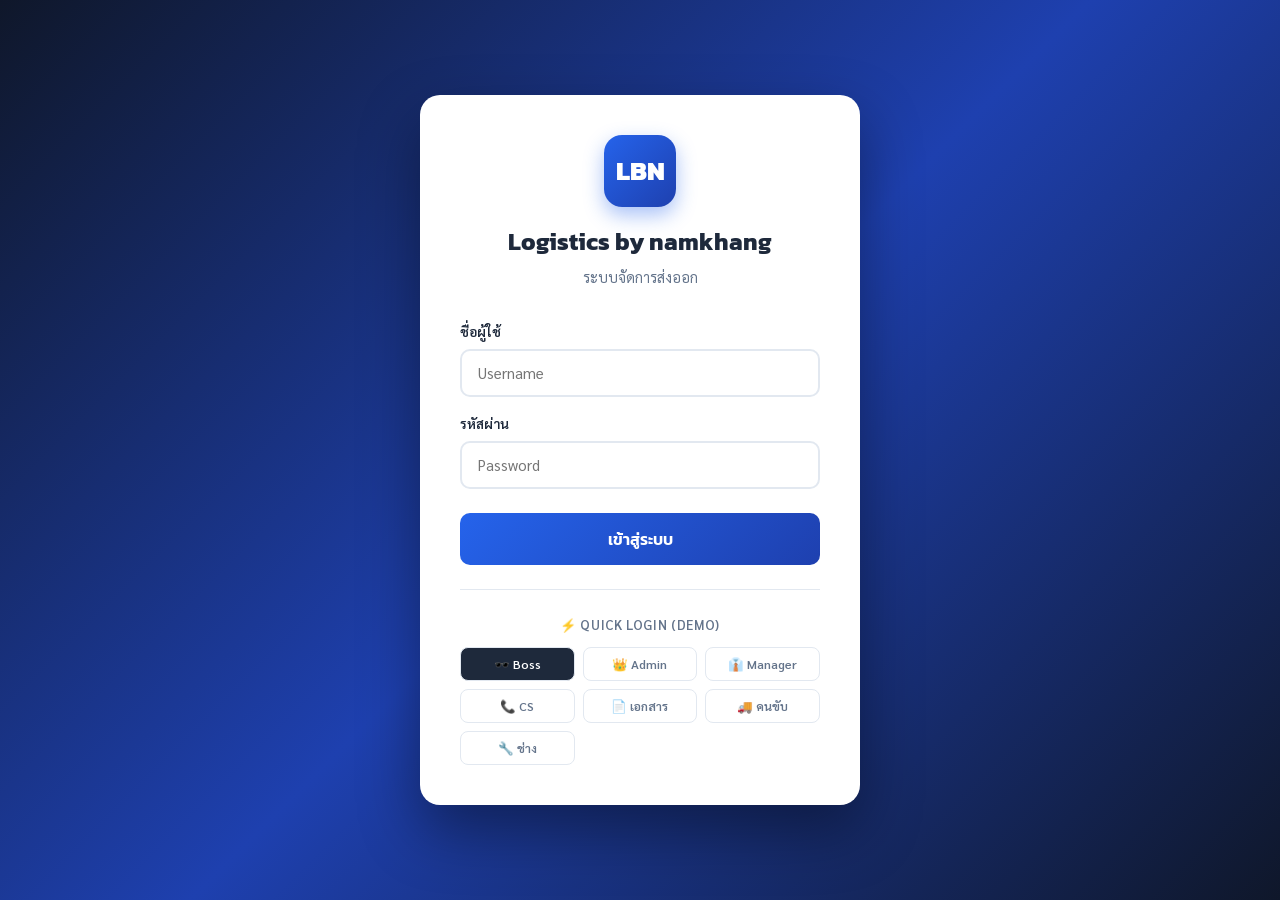
==== index.html @ 33b024ad "Add files via upload" ====
<!DOCTYPE html>
<html lang="th">
<head>
<meta charset="UTF-8">
<meta name="viewport" content="width=device-width, initial-scale=1.0">
<title>Logistics by namkhang — ระบบจัดการ</title>
<style>
@import url('https://fonts.googleapis.com/css2?family=Sarabun:wght@300;400;500;600;700;800&family=Kanit:wght@400;500;600;700&display=swap');
*{margin:0;padding:0;box-sizing:border-box}
:root{
  --primary:#2563eb;--primary-dark:#1e40af;--success:#10b981;--danger:#ef4444;
  --warning:#f59e0b;--info:#06b6d4;--dark:#1e293b;--gray:#64748b;
  --light:#f1f5f9;--border:#e2e8f0;
}
body{font-family:'Sarabun',sans-serif;background:#f0f4f8;color:var(--dark);line-height:1.6;min-height:100vh}

/* ══ LOGIN ══ */
#loginScreen{
  display:flex;align-items:center;justify-content:center;
  min-height:100vh;background:linear-gradient(135deg,#0f172a 0%,#1e40af 50%,#0f172a 100%);
  padding:1rem;
}
.login-card{
  background:#fff;border-radius:20px;padding:2.5rem;width:100%;max-width:440px;
  box-shadow:0 25px 60px rgba(0,0,0,.4);
}
.login-brand{text-align:center;margin-bottom:2rem}
.login-logo{
  width:72px;height:72px;border-radius:18px;
  background:linear-gradient(135deg,var(--primary),var(--primary-dark));
  display:inline-flex;align-items:center;justify-content:center;
  font-family:'Kanit',sans-serif;font-size:1.6rem;font-weight:800;color:#fff;
  margin-bottom:1rem;box-shadow:0 8px 20px rgba(37,99,235,.4);
}
.login-brand h1{font-family:'Kanit',sans-serif;font-size:1.5rem;color:var(--dark)}
.login-brand p{font-size:.9rem;color:var(--gray);margin-top:.25rem}
.fg{margin-bottom:1rem}
.fg label{display:block;font-size:.85rem;font-weight:600;color:var(--dark);margin-bottom:.4rem}
.fg input{
  width:100%;padding:.75rem 1rem;border:2px solid var(--border);border-radius:10px;
  font-family:'Sarabun',sans-serif;font-size:.95rem;transition:.2s;
}
.fg input:focus{outline:none;border-color:var(--primary);box-shadow:0 0 0 3px rgba(37,99,235,.1)}
.btn-login{
  width:100%;padding:.875rem;background:linear-gradient(135deg,var(--primary),var(--primary-dark));
  color:#fff;border:none;border-radius:10px;font-family:'Kanit',sans-serif;
  font-size:1rem;font-weight:600;cursor:pointer;transition:.2s;margin-top:.5rem;
}
.btn-login:hover{transform:translateY(-1px);box-shadow:0 6px 16px rgba(37,99,235,.35)}
.quick-login{margin-top:1.5rem;padding-top:1.5rem;border-top:1px solid var(--border)}
.quick-login h3{font-size:.82rem;font-weight:600;color:var(--gray);text-align:center;margin-bottom:.75rem;text-transform:uppercase;letter-spacing:.05em}
.quick-btns{display:grid;grid-template-columns:repeat(3,1fr);gap:.5rem}
.quick-btn{
  padding:.5rem .25rem;border:1.5px solid var(--border);background:#fff;
  border-radius:8px;cursor:pointer;font-family:'Sarabun',sans-serif;font-size:.78rem;
  font-weight:600;color:var(--gray);transition:.2s;
}
.quick-btn:hover{border-color:var(--primary);color:var(--primary);background:#eff6ff}
.login-error{
  background:#fee2e2;border:1px solid #fca5a5;color:#991b1b;
  padding:.65rem 1rem;border-radius:8px;font-size:.85rem;margin-bottom:1rem;display:none;
}

/* ══ APP ══ */
#app{display:none;flex-direction:column;min-height:100vh}

/* TOPBAR */
.topbar{
  background:#fff;border-bottom:1px solid var(--border);
  padding:0 1.5rem;height:60px;
  display:flex;align-items:center;justify-content:space-between;
  position:sticky;top:0;z-index:100;box-shadow:0 1px 8px rgba(0,0,0,.06);
}
.topbar-left{display:flex;align-items:center;gap:1rem}
.topbar-logo{
  width:36px;height:36px;border-radius:9px;
  background:linear-gradient(135deg,var(--primary),var(--primary-dark));
  display:flex;align-items:center;justify-content:center;
  font-family:'Kanit',sans-serif;font-weight:800;font-size:.9rem;color:#fff;
}
.topbar-title{font-family:'Kanit',sans-serif;font-size:1.1rem;font-weight:700;color:var(--dark)}
.topbar-right{display:flex;align-items:center;gap:.75rem}
.user-chip{
  display:flex;align-items:center;gap:.6rem;padding:.4rem .85rem;
  background:var(--light);border-radius:20px;
}
.user-avatar{
  width:28px;height:28px;border-radius:50%;
  background:linear-gradient(135deg,var(--primary),var(--primary-dark));
  display:flex;align-items:center;justify-content:center;
  font-size:.75rem;font-weight:700;color:#fff;
}
.user-name{font-size:.85rem;font-weight:600;color:var(--dark)}
.user-role{font-size:.72rem;color:var(--gray)}
.btn-logout{
  padding:.4rem .85rem;border:1.5px solid var(--border);background:#fff;
  color:var(--gray);border-radius:8px;cursor:pointer;font-family:'Sarabun',sans-serif;
  font-size:.82rem;font-weight:600;transition:.2s;
}
.btn-logout:hover{border-color:var(--danger);color:var(--danger);background:#fef2f2}

/* NAV TABS */
.nav-tabs{
  display:flex;gap:.25rem;padding:.75rem 1.5rem;
  background:#fff;border-bottom:1px solid var(--border);overflow-x:auto;
}
.nav-tab{
  display:flex;align-items:center;gap:.4rem;padding:.55rem 1rem;border-radius:8px;
  border:none;background:none;cursor:pointer;font-family:'Sarabun',sans-serif;
  font-size:.875rem;font-weight:500;color:var(--gray);white-space:nowrap;transition:.15s;
}
.nav-tab:hover{background:var(--light);color:var(--dark)}
.nav-tab.active{background:#eff6ff;color:var(--primary);font-weight:700}

/* CONTENT */
.content{padding:1.75rem 1.5rem;flex:1}
.page{display:none}.page.active{display:block}

/* ══ DASHBOARD ══ */
.dash-hero{
  background:linear-gradient(135deg,#1e40af 0%,#2563eb 60%,#0891b2 100%);
  border-radius:16px;padding:1.75rem 2rem;margin-bottom:1.75rem;
  color:#fff;display:flex;justify-content:space-between;align-items:center;
}
.dash-hero h2{font-family:'Kanit',sans-serif;font-size:1.6rem;font-weight:700}
.dash-hero p{font-size:.9rem;opacity:.85;margin-top:.25rem}
.dash-hero-date{text-align:right;font-size:.85rem;opacity:.8}
.dash-hero-date strong{display:block;font-size:1.1rem;opacity:1}

/* STATS */
.stats-row{display:grid;grid-template-columns:repeat(auto-fill,minmax(160px,1fr));gap:1rem;margin-bottom:1.75rem}
.stat-card{
  background:#fff;border-radius:12px;padding:1.25rem;border:1px solid var(--border);
  border-top:3px solid var(--primary);box-shadow:0 2px 6px rgba(0,0,0,.04);transition:.2s;
}
.stat-card:hover{box-shadow:0 6px 16px rgba(0,0,0,.08);transform:translateY(-2px)}
.stat-card.green{border-top-color:var(--success)}
.stat-card.orange{border-top-color:var(--warning)}
.stat-card.red{border-top-color:var(--danger)}
.stat-card.cyan{border-top-color:var(--info)}
.stat-val{font-family:'Kanit',sans-serif;font-size:1.9rem;font-weight:700;color:var(--dark);line-height:1.1}
.stat-lbl{font-size:.8rem;color:var(--gray);margin-top:.3rem}
.stat-icon{font-size:1.5rem;float:right;margin-top:-0.25rem}

/* MODULE CARDS */
.modules-grid{display:grid;grid-template-columns:repeat(auto-fill,minmax(200px,1fr));gap:1rem;margin-bottom:1.75rem}
.module-card{
  background:#fff;border-radius:14px;padding:1.5rem 1.25rem;border:1.5px solid var(--border);
  cursor:pointer;transition:.2s;text-align:center;text-decoration:none;color:inherit;
  display:block;
}
.module-card:hover{border-color:var(--primary);box-shadow:0 6px 20px rgba(37,99,235,.15);transform:translateY(-3px)}
.module-icon{font-size:2.25rem;margin-bottom:.75rem;display:block}
.module-title{font-family:'Kanit',sans-serif;font-size:.95rem;font-weight:700;color:var(--dark)}
.module-desc{font-size:.78rem;color:var(--gray);margin-top:.25rem;line-height:1.4}
.module-badge{
  display:inline-block;margin-top:.5rem;padding:.15rem .6rem;border-radius:20px;
  font-size:.7rem;font-weight:700;background:#dbeafe;color:var(--primary-dark);
}

/* SECTION CARD */
.card{background:#fff;border-radius:12px;border:1px solid var(--border);margin-bottom:1.25rem;overflow:hidden}
.card-head{
  padding:1rem 1.25rem;border-bottom:1px solid var(--border);
  display:flex;justify-content:space-between;align-items:center;background:#fafafa;
}
.card-head h3{font-family:'Kanit',sans-serif;font-size:1rem;color:var(--dark)}
.card-body{padding:1.25rem}

/* JOB LIST */
.search-bar{display:flex;gap:.65rem;margin-bottom:1rem;flex-wrap:wrap}
.search-bar input,.search-bar select{
  padding:.6rem .9rem;border:1.5px solid var(--border);border-radius:8px;
  font-family:'Sarabun',sans-serif;font-size:.875rem;background:#fff;
}
.search-bar input{flex:1;min-width:200px}
.search-bar input:focus,.search-bar select:focus{outline:none;border-color:var(--primary)}
.job-item{
  padding:1rem 1.25rem;border-bottom:1px solid var(--border);
  cursor:pointer;transition:.15s;
}
.job-item:last-child{border-bottom:none}
.job-item:hover{background:#f8fafc}
.job-top{display:flex;justify-content:space-between;align-items:flex-start;margin-bottom:.6rem}
.job-rn{font-family:'Kanit',sans-serif;font-size:.95rem;font-weight:700;color:var(--primary)}
.job-meta{display:flex;flex-wrap:wrap;gap:.5rem 1.25rem;font-size:.85rem;color:var(--gray)}
.job-meta span strong{color:var(--dark)}
.status{
  padding:.25rem .75rem;border-radius:20px;font-size:.75rem;font-weight:700;
  display:inline-flex;align-items:center;gap:.3rem;white-space:nowrap;
}
.status::before{content:'';width:6px;height:6px;border-radius:50%;background:currentColor;flex-shrink:0}
.s-pending{background:#fef3c7;color:#92400e}
.s-loading{background:#dbeafe;color:#1e40af}
.s-transit{background:#d1fae5;color:#065f46}
.s-waiting{background:#fed7aa;color:#9a3412}
.s-delivered{background:#dcfce7;color:#166534}
.empty-state{text-align:center;padding:3rem 1rem;color:var(--gray)}
.empty-state .ei{font-size:2.5rem;margin-bottom:.75rem}

/* BUTTONS */
.btn{
  display:inline-flex;align-items:center;gap:.35rem;padding:.6rem 1.2rem;
  border:none;border-radius:8px;font-family:'Sarabun',sans-serif;font-size:.875rem;
  font-weight:600;cursor:pointer;transition:.2s;
}
.btn-primary{background:var(--primary);color:#fff}.btn-primary:hover{background:#1d4ed8}
.btn-success{background:var(--success);color:#fff}.btn-success:hover{background:#059669}
.btn-ghost{background:var(--light);color:var(--dark);border:1px solid var(--border)}.btn-ghost:hover{background:var(--border)}
.btn-sm{padding:.35rem .85rem;font-size:.8rem}

/* MODAL */
.modal-overlay{
  display:none;position:fixed;inset:0;background:rgba(0,0,0,.5);
  z-index:500;align-items:center;justify-content:center;padding:1rem;
  backdrop-filter:blur(3px);
}
.modal-overlay.open{display:flex}
.modal-box{
  background:#fff;border-radius:16px;width:100%;max-width:860px;
  max-height:92vh;overflow-y:auto;
  box-shadow:0 25px 60px rgba(0,0,0,.25);
  animation:pop .25s cubic-bezier(.16,1,.3,1);
}
@keyframes pop{from{opacity:0;transform:scale(.93) translateY(16px)}to{opacity:1;transform:none}}
.modal-head{
  padding:1.25rem 1.5rem;border-bottom:1px solid var(--border);
  display:flex;justify-content:space-between;align-items:center;background:#f8fafc;
}
.modal-head h3{font-family:'Kanit',sans-serif;font-size:1.15rem;color:var(--dark)}
.modal-close{background:none;border:none;font-size:1.4rem;cursor:pointer;color:var(--gray);line-height:1;border-radius:6px;padding:.1rem .3rem}
.modal-close:hover{background:var(--border)}
.modal-body{padding:1.5rem}
.modal-foot{padding:1rem 1.5rem;border-top:1px solid var(--border);display:flex;justify-content:flex-end;gap:.65rem;background:#f8fafc}

/* FORM IN MODAL */
.form-grid{display:grid;grid-template-columns:repeat(2,1fr);gap:1rem}
.fg-full{grid-column:1/-1}
.form-group{display:flex;flex-direction:column;gap:.35rem}
.form-group label{font-size:.83rem;font-weight:600;color:var(--dark)}
.form-group input,.form-group select,.form-group textarea{
  padding:.65rem .9rem;border:1.5px solid var(--border);border-radius:8px;
  font-family:'Sarabun',sans-serif;font-size:.9rem;background:#fafafa;transition:.2s;
}
.form-group input:focus,.form-group select:focus,.form-group textarea:focus{
  outline:none;border-color:var(--primary);background:#fff;box-shadow:0 0 0 3px rgba(37,99,235,.1)
}
.ac-wrap{position:relative}
.ac-list{
  position:absolute;top:100%;left:0;right:0;background:#fff;border:2px solid var(--primary);
  border-top:none;border-radius:0 0 8px 8px;max-height:180px;overflow-y:auto;z-index:200;display:none;
}
.ac-list.open{display:block}
.ac-item{padding:.65rem 1rem;cursor:pointer;transition:.15s}
.ac-item:hover{background:#f0f9ff}
.ac-item strong{color:var(--primary);display:block;font-size:.88rem}
.ac-item small{color:var(--gray);font-size:.78rem}

/* MANUAL */
.manual-section{margin-bottom:2rem}
.manual-section h2{font-family:'Kanit',sans-serif;color:var(--primary);margin-bottom:1rem;font-size:1.1rem;padding-bottom:.5rem;border-bottom:2px solid #dbeafe}
.cred-table{width:100%;border-collapse:collapse;font-size:.85rem}
.cred-table th{background:#1e293b;color:#fff;padding:.65rem 1rem;text-align:left}
.cred-table td{padding:.65rem 1rem;border-bottom:1px solid var(--border)}
.cred-table tr:hover td{background:#f8fafc}
.info-box{padding:1rem 1.25rem;border-radius:10px;border-left:4px solid;margin-bottom:.75rem;line-height:1.7}

/* TIMELINE */
.timeline{padding-left:1.75rem;position:relative}
.timeline::before{content:'';position:absolute;left:.4rem;top:0;bottom:0;width:2px;background:var(--border)}
.tl-item{position:relative;padding-bottom:1.25rem}
.tl-item::before{
  content:'';position:absolute;left:-1.35rem;top:.3rem;
  width:12px;height:12px;border-radius:50%;background:var(--primary);border:2px solid #fff;box-shadow:0 0 0 2px var(--primary);
}
.tl-item.done::before{background:var(--success);box-shadow:0 0 0 2px var(--success)}
.tl-box{background:#f8fafc;padding:.85rem;border-radius:8px;border-left:3px solid var(--primary)}
.tl-item.done .tl-box{border-left-color:var(--success)}
.tl-time{font-size:.78rem;color:var(--gray);margin-bottom:.2rem}
.tl-title{font-weight:700;font-size:.88rem}
.tl-desc{font-size:.82rem;color:var(--gray);margin-top:.1rem}

@media(max-width:640px){
  .form-grid{grid-template-columns:1fr}
  .dash-hero{flex-direction:column;gap:.75rem}
  .modules-grid{grid-template-columns:repeat(2,1fr)}
  .nav-tabs{gap:0}
  .nav-tab{padding:.5rem .7rem;font-size:.8rem}
  .analytics-grid { grid-template-columns: 1fr; }
}
</style>
</head>
<body>

<!-- ══════════ LOGIN ══════════ -->
<div id="loginScreen">
  <div class="login-card">
    <div class="login-brand">
      <div class="login-logo">LBN</div>
      <h1>Logistics by namkhang</h1>
      <p>ระบบจัดการส่งออก</p>
    </div>
    <div class="login-error" id="loginError">ชื่อผู้ใช้หรือรหัสผ่านไม่ถูกต้อง</div>
    <div class="fg">
      <label>ชื่อผู้ใช้</label>
      <input type="text" id="username" placeholder="Username" autocomplete="username">
    </div>
    <div class="fg">
      <label>รหัสผ่าน</label>
      <input type="password" id="password" placeholder="Password" autocomplete="current-password"
        onkeydown="if(event.key==='Enter')doLogin()">
    </div>
    <button class="btn-login" onclick="doLogin()">เข้าสู่ระบบ</button>
    <div class="quick-login">
      <h3>⚡ Quick Login (Demo)</h3>
      <div class="quick-btns">
        <button class="quick-btn" style="background:#1e293b; color:#fff;" onclick="doLogin('boss','boss123')">🕶️ Boss</button>
        <button class="quick-btn" onclick="doLogin('admin','admin123')">👑 Admin</button>
        <button class="quick-btn" onclick="doLogin('manager','mgr123')">👔 Manager</button>
        <button class="quick-btn" onclick="doLogin('cs','cs123')">📞 CS</button>
        <button class="quick-btn" onclick="doLogin('doc','doc123')">📄 เอกสาร</button>
        <button class="quick-btn" onclick="doLogin('driver','driver123')">🚚 คนขับ</button>
        <button class="quick-btn" onclick="doLogin('tech','tech123')">🔧 ช่าง</button>
      </div>
    </div>
  </div>
</div>

<!-- ══════════ APP ══════════ -->
<div id="app">

  <!-- TOPBAR -->
  <div class="topbar">
    <div class="topbar-left">
      <div class="topbar-logo">LBN</div>
      <span class="topbar-title">Logistics by namkhang</span>
    </div>
    <div class="topbar-right">
      <div class="user-chip">
        <div class="user-avatar" id="userInitial">-</div>
        <div>
          <div class="user-name" id="userDisplayName">-</div>
          <div class="user-role" id="userRoleText">-</div>
        </div>
      </div>
      <button class="btn-logout" style="margin-right:0.4rem;" onclick="window.history.back()">⬅ ย้อนกลับ</button>
      <button class="btn-logout" style="border-color:var(--primary);color:var(--primary);margin-right:0.4rem;" onclick="openChangePasswordModal()">🔑 เปลี่ยนรหัส</button>
      <button class="btn-logout" onclick="doLogout()">🚪 ออก</button>
    </div>
  </div>

  <!-- NAV TABS -->
  <div class="nav-tabs">
    <button id="nav-dashboard" class="nav-tab active" onclick="showTab('dashboard',this)">🏠 หน้าหลัก</button>
    <button id="nav-jobs" class="nav-tab" onclick="showTab('jobs',this)">📦 รายการงาน</button>
    <button id="nav-driver" class="nav-tab" onclick="showTab('driver',this)">🚚 ติดตามคนขับ</button>
    <button id="nav-manual" class="nav-tab" onclick="showTab('manual',this)">📖 คู่มือ</button>
  </div>

  <!-- CONTENT -->
  <div class="content">

    <!-- ── DASHBOARD PAGE ── -->
    <div id="page-dashboard" class="page active">

      <!-- Hero -->
      <div class="dash-hero">
        <div>
          <h2>ยินดีต้อนรับ 👋</h2>
          <p id="heroSub">MCK International Trading Co., Ltd.</p>
        </div>
        <div class="dash-hero-date">
          <strong id="heroDate">—</strong>
          <span id="heroTime">—</span>
        </div>
      </div>

      <!-- Modules -->
      <div class="card">
        <div class="card-head"><h3>🗂️ ระบบทั้งหมด</h3></div>
        <div class="card-body">
          <div class="modules-grid">
            <a id="mod-dashboard" class="module-card" href="dashboard.html" style="border-color: #2563eb; background: #eff6ff;">
              <span class="module-icon">📊</span>
              <div class="module-title">Analytics Dashboard</div>
              <div class="module-desc">สรุปสถิติประจำปี, ปริมาณงานรายเดือน, และ Volume แยกรายสินค้า</div>
              <span class="module-badge" style="background:#2563eb;color:#fff">ดูภาพรวม</span>
            </a>
            <a id="mod-datacenter" class="module-card" href="datacenter.html">
              <span class="module-icon">🗄️</span>
              <div class="module-title">Datacenter</div>
              <div class="module-desc">ศูนย์กลางข้อมูล — Buyers, Shipments, Products, Routes</div>
              <span class="module-badge">ข้อมูลหลัก</span>
            </a>
            <a id="mod-document" class="module-card" href="document-team.html">
              <span class="module-icon">📋</span>
              <div class="module-title">ทีมเอกสาร</div>
              <div class="module-desc">Invoice, PC, CO Form E, Sales Contract, Lab Report</div>
              <span class="module-badge" style="background:#d1fae5;color:#065f46">เอกสาร Export</span>
            </a>
            <a id="mod-container" class="module-card" href="container-hub.html">
              <span class="module-icon">📦</span>
              <div class="module-title">Container Hub</div>
              <div class="module-desc">ID Card, แจ้งซ่อม, EIR, Temperature Log, Photo</div>
              <span class="module-badge" style="background:#fef3c7;color:#92400e">ตู้คอนเทนเนอร์</span>
            </a>
            <a id="mod-fleet" class="module-card" href="fleet-hub.html">
              <span class="module-icon">🚛</span>
              <div class="module-title">Fleet Hub</div>
              <div class="module-desc">จัดรถ, AI แนะนำ, ติดตาม, ค่าเที่ยว, น้ำมัน, KPI</div>
              <span class="module-badge" style="background:#fce7f3;color:#9f1239">กองรถ</span>
            </a>
            <a id="mod-invoice" class="module-card" href="INVOICE.html">
              <span class="module-icon">📄</span>
              <div class="module-title">Invoice System</div>
              <div class="module-desc">จัดการใบแจ้งหนี้ดิจิทัล</div>
              <span class="module-badge" style="background:#e0e7ff;color:#3730a3">การเงิน</span>
            </a>
            <a id="mod-quotation" class="module-card" href="quotation-costing.html">
              <span class="module-icon">💰</span>
              <div class="module-title">ต้นทุน & เสนอราคา</div>
              <div class="module-desc">วิเคราะห์ต้นทุนเที่ยววิ่ง และคำนวณราคาเสนอขายลูกค้า</div>
              <span class="module-badge" style="background:#fef3c7;color:#92400e">CS & Fleet</span>
            </a>
            <a id="mod-hr" class="module-card" href="hr-management.html">
              <span class="module-icon">👥</span>
              <div class="module-title">HR & Permissions</div>
              <div class="module-desc">จัดการรายชื่อพนักงาน สิทธิ์เข้าใช้งาน และความปลอดภัย</div>
              <span class="module-badge" style="background:#fce7f3;color:#9f1239">การจัดการ</span>
            </a>
            <div id="mod-quickjob" class="module-card" onclick="openQuickJob()">
              <span class="module-icon">🚀</span>
              <div class="module-title">สร้างงานด่วน</div>
              <div class="module-desc">สร้าง Job ใหม่ Container, ลูกค้า, ปลายทาง</div>
              <span class="module-badge" style="background:#dcfce7;color:#166534">Quick Action</span>
            </div>
          </div>
        </div>
      </div>

      <!-- Live Driver Feed & Message Support (Office monitoring) -->
      <div class="grid grid-cols-1 md:grid-cols-2 gap-4 mb-6" id="driver-monitor-row">
        <div class="card" style="margin-bottom:0">
          <div class="card-head"><h3>📍 พิกัดเช็คอินล่าสุด (Live GPS)</h3></div>
          <div class="card-body p-0" style="max-height:300px; overflow-y:auto" id="office-checkin-list">
            <div class="p-6 text-center text-slate-400 text-xs italic">กำลังรอข้อมูล...</div>
          </div>
        </div>
        <div class="card" style="margin-bottom:0">
          <div class="card-head">
            <h3>💬 ข้อความสนับสนุนคนขับ</h3>
            <button class="btn btn-ghost btn-sm relative" onclick="openOfficeChat()">
              ตอบแชท
              <span id="office-chat-badge" class="absolute -top-2 -right-2 bg-red-600 text-white text-[10px] font-bold w-5 h-5 rounded-full flex items-center justify-center hidden">0</span>
            </button>
          </div>
          <div class="card-body p-0" style="max-height:300px; overflow-y:auto" id="office-chat-preview">
            <div class="p-6 text-center text-slate-400 text-xs italic">ไม่มีข้อความใหม่</div>
          </div>
        </div>
      </div>

      <!-- Additional Work Reports (Office monitoring) -->
      <div class="card" id="additional-work-monitor-row">
        <div class="card-head">
          <h3>📝 รายงานงานเพิ่มจากคนขับ</h3>
          <button class="btn btn-ghost btn-sm" onclick="showTab('driver', document.getElementById('nav-driver'))">ดูทั้งหมด →</button>
        </div>
        <div class="card-body p-0" style="max-height:300px; overflow-y:auto" id="office-additional-work-list">
          <div class="p-6 text-center text-slate-400 text-xs italic">กำลังรอข้อมูล...</div>
        </div>
      </div>


      <!-- Recent Jobs -->
      <div class="card" id="card-recent-jobs">
        <div class="card-head">
          <h3>📋 งานล่าสุด</h3>
          <button class="btn btn-primary btn-sm" onclick="openQuickJob()">+ สร้างงานใหม่</button>
        </div>
        <div class="card-body" style="padding:0">
          <div id="recentJobsList"></div>
        </div>
      </div>
    </div>

    <!-- ── JOBS PAGE ── -->
    <div id="page-jobs" class="page">
      <div style="display:flex;justify-content:space-between;align-items:center;margin-bottom:1.25rem">
        <h2 style="font-family:'Kanit',sans-serif;font-size:1.25rem">📦 รายการงานทั้งหมด</h2>
        <button class="btn btn-primary" onclick="openQuickJob()">+ สร้างงานใหม่</button>
      </div>
      <div class="card">
        <div class="card-body" style="padding-bottom:.5rem">
          <div class="search-bar">
            <input type="text" id="searchInput" placeholder="🔍 ค้นหา RN, เบอร์ตู้, ลูกค้า..." oninput="renderJobs()">
            <select id="filterStatus" onchange="renderJobs()">
              <option value="">ทุกสถานะ</option>
              <option value="pending">รอดำเนินการ</option>
              <option value="loading">กำลังบรรทุก</option>
              <option value="transit">กำลังขนส่ง</option>
              <option value="waiting">รอข้ามด่าน</option>
              <option value="delivered">ส่งมอบแล้ว</option>
            </select>
          </div>
        </div>
        <div id="allJobsList"></div>
      </div>
    </div>

    <!-- ── DRIVER PAGE ── -->
    <div id="page-driver" class="page">
      <div style="display:flex;justify-content:space-between;align-items:center;margin-bottom:1.25rem">
        <h2 style="font-family:'Kanit',sans-serif;font-size:1.25rem">🚚 สถานะพนักงานขับรถ (Monitoring)</h2>
        <button class="btn btn-primary btn-sm" onclick="window.open('driver-portal.html')">👁️ ดูหน้าจอคนขับ</button>
      </div>

      <!-- Large Simulated Map -->
      <div class="card" style="margin-bottom:1.5rem">
        <div class="card-head"><h3>🗺️ แผนที่พิกัดกองรถ (Fleet Live Map)</h3></div>
        <div class="card-body">
          <div class="fleet-map-container" id="fleetLiveMap">
            <div class="map-road-v"></div>
            <div class="map-road-h"></div>
            <div class="map-landmark" style="top:20%; left:10%">Bangkok Hub</div>
            <div class="map-landmark" style="top:10%; right:15%">Laos Border</div>
            <div class="map-landmark" style="bottom:15%; left:20%">Chumphon Factory</div>
            <!-- Truck Markers Rendered Here -->
          </div>
          <p style="font-size:.75rem;color:var(--gray);margin-top:.75rem;text-align:center">
            <i class="fas fa-info-circle mr-1"></i> ตำแหน่งจำลองอ้างอิงตามการเช็คอินล่าสุดของพนักงานขับรถแต่ละคน
          </p>
        </div>
      </div>

      <div class="card">
        <div class="card-head">
          <h3>📋 งานที่กำลังดำเนินการโดยคนขับ</h3>
        </div>
        <div class="card-body">
          <div id="driverJobsList" class="timeline"></div>
          <div id="driverJobsEmpty" class="empty-state" style="display:none">
            <div class="ei">🚚</div>
            <p>ยังไม่มีงานสำหรับคุณ</p>
          </div>
        </div>
      </div>

      <div class="card">
        <div class="card-head">
          <h3>🛠️ แจ้งซ่อมล่าสุด</h3>
        </div>
        <div class="card-body" style="padding:0">
          <div id="driverRepairList"></div>
        </div>
      </div>
    </div>

    <!-- ── MANUAL PAGE ── -->
    <div id="page-manual" class="page">
      <div class="card">
        <div class="card-head"><h3>📖 คู่มือการใช้งาน</h3></div>
        <div class="card-body" style="max-width:900px">

          <!-- TOC -->
          <div style="background:#f0f9ff;padding:1.25rem;border-radius:10px;border-left:4px solid var(--primary);margin-bottom:1.75rem">
            <h3 style="font-family:'Kanit';margin-bottom:.75rem;font-size:1rem">📑 สารบัญ</h3>
            <div style="display:grid;grid-template-columns:1fr 1fr;gap:.25rem .5rem">
              <a href="#m1" style="color:var(--primary);font-size:.88rem">1. ภาพรวมระบบ</a>
              <a href="#m2" style="color:var(--primary);font-size:.88rem">2. รหัสเข้าใช้งาน</a>
              <a href="#m3" style="color:var(--primary);font-size:.88rem">3. Admin / ผู้จัดการ</a>
              <a href="#m4" style="color:var(--primary);font-size:.88rem">4. CS / ประสานงาน</a>
              <a href="#m5" style="color:var(--primary);font-size:.88rem">5. ฝ่ายเอกสาร</a>
              <a href="#m6" style="color:var(--primary);font-size:.88rem">6. ช่าง / คนขับ</a>
              <a href="#m7" style="color:var(--primary);font-size:.88rem">7. Tips &amp; Tricks</a>
            </div>
          </div>

          <div class="manual-section" id="m1">
            <h2>1. ภาพรวมระบบ</h2>
            <div class="info-box" style="background:#eff6ff;border-color:var(--primary)"><strong>🏠 หน้าหลัก</strong> — Portal กลาง: สร้างงาน, ดูรายการ, เชื่อมทุก module</div>
            <div class="info-box" style="background:#ecfdf5;border-color:var(--success)"><strong>🗄️ Datacenter</strong> — ฐานข้อมูลกลาง: Buyers, Shipments, Products, Routes, Exchange Rates</div>
            <div class="info-box" style="background:#fefce8;border-color:var(--warning)"><strong>📋 ทีมเอกสาร</strong> — แบบฟอร์มเอกสาร Export ครบชุด: Invoice, PC, CO Form E, Sales Contract, Lab</div>
            <div class="info-box" style="background:#fff7ed;border-color:#f97316"><strong>📦 Container Hub</strong> — บริหารตู้ Container ครบวงจร</div>
            <div class="info-box" style="background:#fdf4ff;border-color:#a855f7"><strong>🚛 Fleet Hub</strong> — บริหารกองรถ, จัดรถ AI, ค่าเที่ยว, น้ำมัน</div>
          </div>

          <div class="manual-section" id="m2">
            <h2>2. รหัสเข้าใช้งาน</h2>
            <table class="cred-table">
              <thead><tr><th>Role</th><th>Username</th><th>Password</th><th>เข้าถึง</th></tr></thead>
              <tbody>
                <tr style="background:#fef3c7"><td>👑 Admin</td><td><code>admin</code></td><td><code>admin123</code></td><td>ทุกระบบ</td></tr>
                <tr><td>👔 Manager</td><td><code>manager</code></td><td><code>mgr123</code></td><td>ทุกระบบ</td></tr>
                <tr style="background:#f0fdf4"><td>📞 CS</td><td><code>cs</code></td><td><code>cs123</code></td><td>หน้าหลัก + Container Hub</td></tr>
                <tr><td>📄 เอกสาร</td><td><code>doc</code></td><td><code>doc123</code></td><td>หน้าหลัก + ทีมเอกสาร</td></tr>
                <tr style="background:#fff7ed"><td>🚚 คนขับ</td><td><code>driver</code></td><td><code>driver123</code></td><td>แจ้งซ่อมเท่านั้น</td></tr>
                <tr><td>🔧 ช่าง</td><td><code>tech</code></td><td><code>tech123</code></td><td>Container Hub (งานช่าง)</td></tr>
                <tr style="background:#f0fdf4"><td>📋 จัดรถ</td><td><code>dispatch</code></td><td><code>disp123</code></td><td>Fleet Hub</td></tr>
                <tr><td>💰 การเงิน</td><td><code>finance</code></td><td><code>fin123</code></td><td>Fleet Hub (ค่าเที่ยว, น้ำมัน)</td></tr>
              </tbody>
            </table>
          </div>

          <div class="manual-section" id="m3">
            <h2>3. Admin / ผู้จัดการ</h2>
            <div class="info-box" style="background:#fef3c7;border-color:var(--warning)">Login: <code>admin / admin123</code> หรือ <code>manager / mgr123</code></div>
            <ul style="padding-left:1.5rem;line-height:2.1;font-size:.9rem">
              <li><strong>Dashboard</strong> — ดูสถิติทั้งหมด, Shipment status, Exchange rates</li>
              <li><strong>Datacenter</strong> → เพิ่ม/แก้ไข Buyers, Products, Routes, Exchange Rates</li>
              <li><strong>ทีมเอกสาร</strong> → สร้าง Invoice, Sales Contract, ติดตามเอกสาร</li>
              <li><strong>Container Hub</strong> → ดู Dashboard, อนุมัติแจ้งซ่อม</li>
              <li><strong>Fleet Hub</strong> → ดู KPI กองรถ, ค่าเที่ยว, อนุมัติซ่อม</li>
            </ul>
          </div>

          <div class="manual-section" id="m4">
            <h2>4. CS / ประสานงาน</h2>
            <div class="info-box" style="background:#f0fdf4;border-color:var(--success)">Login: <code>cs / cs123</code></div>
            <ul style="padding-left:1.5rem;line-height:2.1;font-size:.9rem">
              <li>สร้างงานใหม่ → กด <strong>"สร้างงานด่วน"</strong> กรอก Container, ลูกค้า, ปลายทาง</li>
              <li>ติดตาม Shipment → ดู status ใน <strong>รายการงาน</strong></li>
              <li>Container Hub → ดู ID Card ตู้, EIR Gate-In/Out</li>
            </ul>
          </div>

          <div class="manual-section" id="m5">
            <h2>5. ฝ่ายเอกสาร</h2>
            <div class="info-box" style="background:#f3f4f6;border-color:#6b7280">Login: <code>doc / doc123</code></div>
            <ul style="padding-left:1.5rem;line-height:2.1;font-size:.9rem">
              <li>เปิด <strong>ทีมเอกสาร</strong> → เลือก Tab เอกสารที่ต้องการ</li>
              <li>กรอกข้อมูล → กด Preview → พิมพ์เอกสาร</li>
              <li>บันทึกเลขเอกสารใน <strong>Datacenter → ทะเบียนเอกสาร</strong></li>
              <li>เอกสารที่ต้องเตรียม: Invoice/PL → Sales Contract → Lab Test → PC → CO Form E</li>
            </ul>
          </div>

          <div class="manual-section" id="m6">
            <h2>6. ช่าง / คนขับ</h2>
            <div style="display:grid;gap:.75rem">
              <div class="info-box" style="background:#fff7ed;border-color:#f97316">
                <strong>🔧 ช่าง</strong> (<code>tech / tech123</code>) → Container Hub: ดูงานซ่อมที่ได้รับมอบหมาย, อัปเดตสถานะ
              </div>
              <div class="info-box" style="background:#fed7aa;border-color:#f97316">
                <strong>🚚 คนขับ</strong> (<code>driver / driver123</code>) → แจ้งซ่อมรถใน Fleet Hub<br>
                ระดับความเร่งด่วน: 🟢 ต่ำ (ยังขับได้) · 🟡 กลาง (3 วัน) · 🔴 สูง (หยุดทำงาน)
              </div>
            </div>
          </div>

          <div class="manual-section" id="m7">
            <h2>7. Tips &amp; Tricks</h2>
            <div style="display:grid;gap:.75rem">
              <div class="info-box" style="background:#d1fae5;border-color:var(--success)">⚡ <strong>Auto-Complete</strong> — พิมพ์ 2-3 ตัว ระบบแนะนำลูกค้า/ล้ง/เบอร์ตู้ทันที</div>
              <div class="info-box" style="background:#dbeafe;border-color:var(--primary)">🤖 <strong>AI แนะนำรถ (Fleet Hub)</strong> — วิเคราะห์ประเภทตู้ + OTP + Safety Score คนขับ</div>
              <div class="info-box" style="background:#fef9c3;border-color:var(--warning)">⚠️ <strong>แจ้งเตือนเอกสารรถ</strong> — Fleet Hub แสดงเตือนเมื่อภาษี/ประกัน จะหมดใน 30 วัน</div>
              <div class="info-box" style="background:#ede9fe;border-color:#7c3aed">🔑 <strong>Session ข้ามหน้า</strong> — Login ครั้งเดียว กดไปทุก module ได้เลย ไม่ต้อง Login ซ้ำ</div>
            </div>
            <div style="background:linear-gradient(135deg,#1e40af,#7c3aed);color:#fff;padding:1.5rem;border-radius:12px;text-align:center;margin-top:1.5rem">
              <div style="font-family:'Kanit';font-size:1.2rem;margin-bottom:.5rem">🎉 พร้อมใช้งาน</div>
              <div style="font-size:.88rem;opacity:.9">หน้าหลัก · Datacenter · ทีมเอกสาร · Container Hub · Fleet Hub</div>
            </div>
          </div>

        </div>
      </div>
    </div>

  </div><!-- /content -->
</div><!-- /app -->

<!-- ══ QUICK JOB MODAL ══ -->
<div class="modal-overlay" id="modalQuickJob">
  <div class="modal-box" style="max-width:780px">
    <div class="modal-head">
      <h3>🚀 สร้างงานใหม่</h3>
      <button class="modal-close" onclick="closeModal('modalQuickJob')">✕</button>
    </div>
    <div class="modal-body">
      <div class="form-grid">
        <div class="form-group">
          <label>RN Number (Auto)</label>
          <input id="rnNumber" readonly style="background:#f0f9ff;font-weight:700;color:var(--primary)">
        </div>
        <div class="form-group">
          <label>CB Number</label>
          <input id="cbNumber" placeholder="2026-05-0001">
        </div>
        <div class="form-group">
          <label>วิธีข้าม</label>
          <select id="crossingMethod">
            <option value="">เลือกวิธีข้าม</option>
            <option>งานนำเข้าหนองคาย</option>
            <option>งานนำเข้าเชียงของ</option>
            <option>ตู้รถไฟ NK</option>
            <option>บ่อเต็น</option>
          </select>
        </div>
        <div class="form-group ac-wrap">
          <label>เบอร์ตู้ <span style="color:var(--danger)">*</span></label>
          <input id="containerNumber" placeholder="TBCU2122923" oninput="acContainer(this.value)">
          <div class="ac-list" id="acContainerList"></div>
        </div>
        <div class="form-group">
          <label>ขนาดตู้</label>
          <select id="containerSize">
            <option value="">เลือกขนาด</option>
            <option>40HC</option><option>40HR</option><option>45HR</option>
          </select>
        </div>
        <div class="form-group ac-wrap">
          <label>ลูกค้า <span style="color:var(--danger)">*</span></label>
          <input id="customer" placeholder="ชื่อลูกค้า" oninput="acCustomer(this.value)">
          <div class="ac-list" id="acCustomerList"></div>
        </div>
        <div class="form-group ac-wrap">
          <label>ล้ง / สถานที่รับสินค้า</label>
          <input id="warehouse" placeholder="ชื่อล้ง" oninput="acWarehouse(this.value)">
          <div class="ac-list" id="acWarehouseList"></div>
        </div>
        <div class="form-group">
          <label>จังหวัด</label>
          <select id="province">
            <option value="">เลือก</option>
            <option>จันทบุรี</option><option>สมุทปราการ</option>
            <option>นครปฐม</option><option>ปทุมธานี</option><option>ชุมพร</option>
          </select>
        </div>
        <div class="form-group">
          <label>สินค้า</label>
          <select id="goods">
            <option value="">เลือก</option>
            <option value="榴莲 (Durian)">榴莲 (Durian) — ทุเรียน</option>
            <option value="山竹 (Mangosteen)">山竹 (Mangosteen) — มังคุด</option>
            <option value="龙眼 (Longan)">龙眼 (Longan) — ลำไย</option>
          </select>
        </div>
        <div class="form-group">
          <label>จำนวนสินค้า</label>
          <input id="goodsQty" placeholder="เช่น 960 Bxs">
        </div>
        <div class="form-group">
          <label>SEAL NO.</label>
          <input id="sealNo" placeholder="TH-DOA 2-xxxxx">
        </div>
        <div class="form-group">
          <label>ด่านปลายทาง</label>
          <select id="destination">
            <option value="">เลือกด่าน</option>
            <option>YOUYIGUAN, CHINA</option>
            <option>MOHAN, CHINA</option>
            <option>HEKOU, CHINA</option>
            <option>NAKHON PHANOM</option>
          </select>
        </div>
        <div class="form-group">
          <label>วันที่ถึง (Due Date)</label>
          <input id="dueAt" placeholder="YYYY-MM-DD">
          <div style="font-size:.82rem;color:var(--gray);margin-top:.15rem">
            สำหรับหน้านี้คนขับจะเห็น RN + สถานที่ + วันที่ถึง
          </div>
        </div>
        <div class="form-group fg-full">
          <label>หมายเหตุ</label>
          <input id="jobNotes" placeholder="รายละเอียดเพิ่มเติม...">
        </div>
      </div>
    </div>
    <div class="modal-foot">
      <button class="btn btn-ghost" onclick="closeModal('modalQuickJob')">ยกเลิก</button>
      <button class="btn btn-success" onclick="saveJob()">✅ สร้างงาน</button>
    </div>
  </div>
</div>

<!-- ══ OFFICE CHAT MODAL ══ -->
<div class="modal-overlay" id="modalOfficeChat">
  <div class="modal-box" style="max-width:500px">
    <div class="modal-head">
      <h3>💬 สนทนากับพนักงานขับรถ</h3>
      <button class="modal-close" onclick="closeModal('modalOfficeChat')">✕</button>
    </div>
    <div class="modal-body bg-slate-50" id="office-chat-history" style="height:400px; overflow-y:auto; display:flex; flex-direction:column; gap:1rem">
      <!-- Messages Rendered by JS -->
    </div>
    <div class="p-4 bg-white border-t flex gap-2">
      <input type="text" id="office-chat-input" class="flex-1 border rounded-xl px-4 py-2 text-sm" placeholder="พิมพ์ตอบคนขับ..." onkeydown="if(event.key==='Enter')sendOfficeMessage()">
      <button onclick="sendOfficeMessage()" class="bg-blue-600 text-white w-10 h-10 rounded-full flex items-center justify-center shadow-lg"><i class="fas fa-paper-plane"></i></button>
    </div>
  </div>
</div>

<!-- ══ CHANGE PASSWORD MODAL ══ -->
<div class="modal-overlay" id="modalChangePassword">
  <div class="modal-box" style="max-width:400px">
    <div class="modal-head">
      <h3>🔑 เปลี่ยนรหัสผ่านส่วนตัว</h3>
      <button class="modal-close" onclick="closeModal('modalChangePassword')">✕</button>
    </div>
    <div class="modal-body">
      <div class="form-group" style="margin-bottom:1rem">
        <label>รหัสผ่านปัจจุบัน</label>
        <input type="password" id="chg-old-pass" placeholder="••••••••">
      </div>
      <div class="form-group" style="margin-bottom:1rem">
        <label>รหัสผ่านใหม่</label>
        <input type="password" id="chg-new-pass" placeholder="ระบุรหัสผ่านใหม่">
      </div>
      <div class="form-group">
        <label>ยืนยันรหัสผ่านใหม่</label>
        <input type="password" id="chg-confirm-pass" placeholder="ระบุรหัสผ่านใหม่อีกครั้ง">
      </div>
    </div>
    <div class="modal-foot">
      <button class="btn btn-ghost" onclick="closeModal('modalChangePassword')">ยกเลิก</button>
      <button class="btn btn-primary" onclick="doChangePassword()">✅ อัปเดตรหัสผ่าน</button>
    </div>
  </div>
</div>


<!-- ══ JOB DETAIL MODAL ══ -->
<div class="modal-overlay" id="modalJobDetail">
  <div class="modal-box" style="max-width:700px">
    <div class="modal-head">
      <h3 id="detailRN">รายละเอียด</h3>
      <button class="modal-close" onclick="closeModal('modalJobDetail')">✕</button>
    </div>
    <div class="modal-body">
      <div style="display:grid;grid-template-columns:3fr 2fr;gap:1.5rem">
        <div id="detailContent"></div>
        <div>
          <h4 style="font-family:'Kanit';margin-bottom:.75rem;font-size:.95rem">📍 Timeline</h4>
          <div class="timeline" id="detailTimeline"></div>
        </div>
      </div>
    </div>
  </div>
</div>

<!-- ══ DRIVER REPAIR MODAL ══ -->
<div class="modal-overlay" id="modalDriverRepair">
  <div class="modal-box" style="max-width:820px">
    <div class="modal-head">
      <h3>🛠️ แจ้งซ่อมรถ</h3>
      <button class="modal-close" onclick="closeModal('modalDriverRepair')">✕</button>
    </div>
    <div class="modal-body">
      <div class="form-grid">
        <div class="form-group">
          <label>RN ที่เกี่ยวข้อง (ถ้ามี)</label>
          <input id="repairRn" placeholder="เช่น RN202605-001" />
        </div>
        <div class="form-group">
          <label>เลขทะเบียนรถ</label>
          <input id="repairPlate" placeholder="เช่น AB-1234" />
        </div>

        <div class="form-group">
          <label>ประเภทปัญหา</label>
          <select id="repairType">
            <option value="">เลือกประเภท</option>
            <option value="เครื่องยนต์">เครื่องยนต์</option>
            <option value="ระบบเบรก">ระบบเบรก</option>
            <option value="ระบบไฟฟ้า">ระบบไฟฟ้า</option>
            <option value="ยาง/ช่วงล่าง">ยาง/ช่วงล่าง</option>
            <option value="อื่นๆ">อื่นๆ</option>
          </select>
        </div>

        <div class="form-group">
          <label>ความเร่งด่วน</label>
          <select id="repairPriority">
            <option value="low">🟢 ต่ำ (ยังขับได้)</option>
            <option value="medium">🟡 กลาง (ภายใน 3 วัน)</option>
            <option value="high">🔴 สูง (หยุดทำงาน)</option>
          </select>
        </div>

        <div class="form-group fg-full">
          <label>รายละเอียดอาการ</label>
          <textarea id="repairDesc" rows="4" placeholder="อธิบายอาการ/จุดที่พบ..." style="resize:vertical"></textarea>
        </div>

        <div class="form-group">
          <label>ตำแหน่ง/จุดที่เจอ</label>
          <input id="repairLocation" placeholder="เช่น หน้าเครื่อง/ล้อขวา/หลังรถ" />
        </div>

        <div class="form-group">
          <label>วันที่พบปัญหา</label>
          <input id="repairDate" placeholder="YYYY-MM-DD" />
        </div>

        <div class="form-group fg-full">
          <label>แนบรูป (Demo)</label>
          <input id="repairPhotoNote" placeholder="พิมพ์ชื่อไฟล์รูป หรือใส่คำอธิบาย (สำหรับเดโม)" />
          <div style="font-size:.82rem;color:var(--gray);margin-top:.35rem">
            หมายเหตุ: โปรเจกต์นี้เก็บข้อมูลแบบ localStorage (จึงบันทึกเฉพาะข้อความชื่อไฟล์/โน้ต)
          </div>
        </div>
      </div>
    </div>
    <div class="modal-foot">
      <button class="btn btn-ghost" onclick="closeModal('modalDriverRepair')">ยกเลิก</button>
      <button class="btn btn-success" onclick="saveDriverRepair()">✅ บันทึกแจ้งซ่อม</button>
    </div>
  </div>
</div>

<script>
// ══ USERS ══
const USERS = {
  boss:    {pass:'boss123', name:'บอสใหญ่ใจดี',     role:'Boss',initials:'BS'},
  admin:   {pass:'admin123',name:'Administrator',role:'Admin',initials:'AD'},
  manager: {pass:'mgr123',  name:'ผู้จัดการ',     role:'Manager',initials:'MG'},
  cs:      {pass:'cs123',   name:'CS Team',       role:'ประสานงาน',initials:'CS'},
  doc:     {pass:'doc123',  name:'ฝ่ายเอกสาร',    role:'เอกสาร',initials:'DC'},
  driver:  {pass:'driver123',name:'คนขับรถ',       role:'Driver',initials:'DR'},
  tech:    {pass:'tech123', name:'ช่างเทคนิค',     role:'ช่าง',initials:'TC'},
  dispatch:{pass:'disp123', name:'คนจัดรถ',        role:'Dispatch',initials:'DP'},
  finance: {pass:'fin123',  name:'ฝ่ายการเงิน',    role:'Finance',initials:'FN'},
};

const ROLE_PERMS = {
  'Boss':        ['all'],
  'Admin':       ['all'],
  'Manager':     ['all'],
  'ประสานงาน':  ['nav-jobs', 'nav-dashboard', 'nav-manual', 'mod-quickjob', 'mod-datacenter', 'mod-container'],
  'เอกสาร':     ['nav-jobs', 'nav-dashboard', 'nav-manual', 'mod-document', 'mod-datacenter'],
  'Driver':      ['nav-driver'],
  'ช่าง':        ['nav-dashboard', 'nav-manual', 'mod-fleet', 'mod-container'],
  'Dispatch':    ['nav-jobs', 'nav-dashboard', 'nav-manual', 'mod-fleet', 'mod-container', 'mod-quickjob'],
  'Finance':     ['nav-jobs', 'nav-dashboard', 'nav-manual', 'mod-invoice', 'mod-quotation', 'mod-fleet'],
};

// ══ MASTER DATA ══
const masterData = {
  customers:[
    {id:1,name:'MAMMOTH',code:'MAM'},
    {id:2,name:'BT - 荣越หรงเยว่',code:'BT'},
    {id:3,name:'เจ้ชิง',code:'JC'},
    {id:4,name:'CP FRESH',code:'CPF'},
    {id:5,name:'PINGXIANG GUANGTENG',code:'PG'},
    {id:6,name:'SHENZHEN ASIA GLOBAL',code:'SAG'},
  ],
  warehouses:[
    {id:1,name:'Thai KK Industry Co., Ltd.',tel:'02-338-4541',province:'สมุทปราการ'},
    {id:2,name:'ตลาดไท',tel:'085-616-8888',province:'ปทุมธานี'},
    {id:3,name:'T.P.S. (เขาบายศรี) (บ่อเต็น)',tel:'089-xxx-xxxx',province:'จันทบุรี'},
    {id:4,name:'โรงงาน MCK Lang Suan',tel:'062-195-5365',province:'ชุมพร'},
  ],
  containers:['TBCU2122923','TBCU2055023','CJCU2002715','CICU4709644','YMLU2333371'],
};

// ══ JOBS STORAGE ══
const loadJobs = () => JSON.parse(localStorage.getItem('mck_jobs')||'[]');
const saveJobs = d => localStorage.setItem('mck_jobs', JSON.stringify(d));

let currentUser = null;

// ══ LOGIN ══
function doLogin(u, p) {
  const uVal = u || document.getElementById('username').value.trim();
  const pVal = p || document.getElementById('password').value;
  
  // ดึงข้อมูล User จาก Central Storage (ที่ HR จัดการ)
  let savedUsers = JSON.parse(localStorage.getItem('mck_users'));
  
  // ถ้ายังไม่มีข้อมูลในเครื่อง (ครั้งแรก) ให้ Seed ข้อมูลจาก USERS object
  if (!savedUsers) {
    localStorage.setItem('mck_users', JSON.stringify({
      boss:     {password:'boss123',   name:'บอสใหญ่ใจดี',     role:'Boss', status:'active'},
      admin:    {password:'admin123',  name:'ผู้ดูแลระบบ',      role:'Admin', status:'active'},
      manager:  {password:'mgr123',    name:'ผู้จัดการ สมชาย',   role:'Manager', status:'active'},
      cs:       {password:'cs123',     name:'ทีมประสานงาน',     role:'ประสานงาน', status:'active'},
      coord:    {password:'coord123',  name:'ทีมประสานงาน',     role:'ประสานงาน', status:'active'},
      doc:      {password:'doc123',    name:'ฝ่ายเอกสาร',      role:'เอกสาร', status:'active'},
      driver:   {password:'driver123', name:'นายประสิทธ์พร',    role:'Driver', status:'active'},
      tech:     {password:'tech123',   name:'ช่างเทคนิค',       role:'ช่าง', status:'active'},
      dispatch: {password:'disp123',   name:'ทีมจัดรถ',        role:'Dispatch', status:'active'},
      finance:  {password:'fin123',    name:'ฝ่ายการเงิน',      role:'Finance', status:'active'}
    }));
    savedUsers = JSON.parse(localStorage.getItem('mck_users'));
  }

  const user = savedUsers[uVal];
  const userPass = user ? user.password : null;

  if (!user || userPass !== pVal) {
    const err = document.getElementById('loginError');
    err.style.display = 'block';
    setTimeout(() => err.style.display = 'none', 3000);
    return;
  }

  // ตรวจสอบสถานะ Suspend
  if (user.status === 'suspended') {
    alert('🚨 บัญชีของคุณถูกระงับการใช้งานชั่วคราว\nกรุณาติดต่อฝ่ายบริหารหรือ HR');
    return;
  }

  // บันทึก Audit Log เมื่อ Login สำเร็จ
  addAuditLog(user.name, 'Login', 'เข้าสู่ระบบสำเร็จ (Portal)');

  currentUser = {username: uVal, ...user};
  currentUser.password = userPass; // เก็บไว้ใช้ยืนยันรหัสชั้นที่ 2
  // ตรวจสอบ initials กรณีดึงจาก storage
  if (!currentUser.initials) currentUser.initials = user.name.charAt(0).toUpperCase();
  
  sessionStorage.setItem('mck_user', JSON.stringify(currentUser));
  showApp();
}

function doLogout() {
  sessionStorage.removeItem('mck_user');
  currentUser = null;
  document.getElementById('app').style.display = 'none';
  document.getElementById('loginScreen').style.display = 'flex';
}

// show driver tab only for driver (demo: ถ้าสลับ role แล้วอยากให้เห็นเฉพาะคนขับจริงค่อยคุมเพิ่ม)
function showApp() {
  document.getElementById('loginScreen').style.display = 'none';
  document.getElementById('app').style.display = 'flex';
  document.getElementById('userDisplayName').textContent = currentUser.name;
  document.getElementById('userRoleText').textContent = currentUser.role;
  document.getElementById('userInitial').textContent = currentUser.initials;
  updateClock();
  setInterval(updateClock, 60000);
  loadStats();
  
  const userPerms = ROLE_PERMS[currentUser.role] || [];

  // Apply Role-based Permissions for Driver
  const isDriver = currentUser.role === 'Driver';
  
  // Redirect Driver to separated system
  if (isDriver && !window.location.pathname.includes('driver-portal')) {
    window.location.href = 'driver-portal.html';
    return;
  }

  // ══ DYNAMIC UI FILTERING ══
  const allProtectedElements = [
    'mod-dashboard', 'mod-datacenter', 'mod-document', 'mod-container',
    'mod-fleet', 'mod-invoice', 'mod-quotation', 'mod-hr', 'mod-quickjob',
    'nav-jobs', 'nav-driver', 'nav-dashboard', 'nav-manual'
  ];

  if (!userPerms.includes('all')) {
    allProtectedElements.forEach(id => {
      const el = document.getElementById(id);
      if (el && !userPerms.includes(id)) el.style.display = 'none';
    });
    // ซ่อน monitoring sections ที่เป็น office-only
    document.getElementById('driver-monitor-row').style.display = 'none';
    document.getElementById('additional-work-monitor-row').style.display = 'none';
  }

  // โหลดข้อมูลให้กับทุก role ที่มีสิทธิ์
  if (userPerms.includes('all') || userPerms.includes('nav-jobs')) {
    renderJobs();
  }
  if (userPerms.includes('all')) {
    renderOfficeMonitoring();
    updateOfficeBadge();
    document.getElementById('driver-monitor-row').style.display = '';
    document.getElementById('additional-work-monitor-row').style.display = '';
  }

  renderDriverJobsForDriver();
  renderDriverRepairs();
}

function updateClock() {
  const now = new Date();
  document.getElementById('heroDate').textContent =
    now.toLocaleDateString('th-TH', {weekday:'long',year:'numeric',month:'long',day:'numeric'});
  document.getElementById('heroTime').textContent =
    now.toLocaleTimeString('th-TH', {hour:'2-digit',minute:'2-digit'}) + ' น.';
  document.getElementById('heroSub').textContent =
    'ยินดีต้อนรับ, ' + currentUser.name + ' · ' + currentUser.role;
}

// ══ STATS FROM DATACENTER ══
function loadStats() {
  const ships  = JSON.parse(localStorage.getItem('mck_shipments')||'[]');
  const buyers = JSON.parse(localStorage.getItem('mck_buyers')||'[]');
  const docs   = JSON.parse(localStorage.getItem('mck_docreg')||'[]');
  const jobs   = loadJobs();
  document.getElementById('stTotal').textContent   = ships.length || '—';
  document.getElementById('stTransit').textContent = ships.filter(s=>s.status==='transit').length || '0';
  document.getElementById('stBuyers').textContent  = buyers.length || '—';
  document.getElementById('stDocs').textContent    = docs.length || '—';
  document.getElementById('stJobs').textContent    = jobs.length;
}

// ══ AUDIT LOG HELPER ══
function addAuditLog(userName, action, details) {
  const logs = JSON.parse(localStorage.getItem('mck_audit_logs') || '[]');
  logs.unshift({
    time: new Date().toLocaleString('th-TH'),
    user: userName, action, details
  });
  localStorage.setItem('mck_audit_logs', JSON.stringify(logs.slice(0, 100)));
}

// ══ DRIVER MONITORING & CHAT (Office Side) ══
function renderOfficeMonitoring() {
  const checkinList = document.getElementById('office-checkin-list');
  const chatPreview = document.getElementById('office-chat-preview');
  if(!checkinList || !chatPreview) return;
  
  // Render Check-ins
  const checkins = JSON.parse(localStorage.getItem('mck_checkins') || '[]');
  checkinList.innerHTML = checkins.slice(0,8).map(c => `
    <div class="p-4 border-b flex justify-between items-center text-xs hover:bg-slate-50">
      <div>
        <div class="font-bold text-slate-800">${c.driver} <span class="badge s-delivered font-normal ml-1">📍 Online</span></div>
        <p class="text-slate-500 mt-1">Coords: ${c.coords}</p>
      </div>
      <div class="text-right text-slate-400 font-bold">${c.time.split(' ')[1]}</div>
    </div>
  `).join('') || '<div class="p-10 text-center text-slate-400 text-xs italic">ไม่มีการเช็คอิน</div>';
  
  // Render the Large Map
  const mapContainer = document.getElementById('fleetLiveMap');
  if (mapContainer) {
    // Get unique latest check-in per driver
    const latestMap = {};
    [...checkins].reverse().forEach(c => latestMap[c.driver] = c);
    
    // Retain roads and landmarks
    const roads = mapContainer.querySelectorAll('.map-road-v, .map-road-h, .map-landmark');
    mapContainer.innerHTML = '';
    roads.forEach(r => mapContainer.appendChild(r));

    Object.values(latestMap).forEach(p => {
      const [lat, lng] = p.coords.split(',').map(Number);
      // Simple mapping logic for demo: Map 13.0-14.5 Lat to 100-0% Top, 100.0-101.5 Lng to 0-100% Left
      const top = (1 - (lat - 13.5) / 0.5) * 100;
      const left = ((lng - 100.4) / 0.4) * 100;
      
      const marker = document.createElement('div');
      marker.className = 'truck-marker';
      marker.style.cssText = `top: ${Math.max(5, Math.min(90, top))}%; left: ${Math.max(5, Math.min(95, left))}%;`;
      marker.innerHTML = `<i class="fas fa-truck"></i><div class="truck-label">${p.driver}</div>`;
      marker.onclick = () => alert(`คนขับ: ${p.driver}\nพิกัด: ${p.coords}\nอัปเดตเมื่อ: ${p.time}`);
      mapContainer.appendChild(marker);
    });
  }

  // Render Additional Work Reports
  const additionalWorkList = document.getElementById('office-additional-work-list');
  if (additionalWorkList) {
    const additionalWork = JSON.parse(localStorage.getItem('mck_additional_work') || '[]');
    if (additionalWork.length === 0) {
      additionalWorkList.innerHTML = '<div class="p-6 text-center text-slate-400 text-xs italic">ยังไม่มีรายงานงานเพิ่ม</div>';
    } else {
      additionalWorkList.innerHTML = additionalWork.slice(0, 5).map(aw => `
        <div class="p-4 border-b flex justify-between items-center text-xs hover:bg-slate-50">
          <div>
            <div class="font-bold text-slate-800">${aw.driver} <span class="text-slate-500">— ${aw.type}</span></div>
            ${aw.jobRn ? `<p class="text-slate-500 mt-1">Job RN: ${aw.jobRn}</p>` : ''}
            <p class="text-slate-600 truncate">${aw.desc}</p>
          </div>
          <div class="text-right">
            <span class="text-slate-400 font-bold">${aw.createdAt.split(' ')[1]}</span>
            ${aw.cost > 0 ? `<p class="text-green-600 font-bold">฿${aw.cost.toLocaleString()}</p>` : ''}
          </div>
        </div>
      `).join('');
    }
  }

  const messages = JSON.parse(localStorage.getItem('mck_messages') || '[]');
  const latestMsgs = [...messages].reverse().slice(0,5);
  chatPreview.innerHTML = latestMsgs.map(m => `
    <div class="p-4 border-b text-xs cursor-pointer hover:bg-slate-50" onclick="openOfficeChat()">
      <div class="flex justify-between mb-1">
        <strong class="${m.sender === currentUser.name ? 'text-blue-600' : 'text-slate-800'}">${m.sender}</strong>
        <span class="text-slate-400">${m.time}</span>
      </div>
      <p class="text-slate-600 truncate">${m.text}</p>
    </div>
  `).join('') || '<div class="p-10 text-center text-slate-400 text-xs italic">ไม่มีข้อความใหม่</div>';
}

function openOfficeChat() {
  openModal('modalOfficeChat');
  localStorage.setItem('mck_unread_office', '0');
  updateOfficeBadge();
  renderOfficeChatHistory();
}

function renderOfficeChatHistory() {
  const hist = document.getElementById('office-chat-history');
  const msgs = JSON.parse(localStorage.getItem('mck_messages') || '[]');
  hist.innerHTML = msgs.map(m => `
    <div class="flex flex-col ${m.sender === currentUser.name ? 'items-end' : 'items-start'} px-4">
      <div class="max-w-[85%] p-3 rounded-2xl ${m.sender === currentUser.name ? 'bg-blue-600 text-white rounded-tr-none' : 'bg-white text-slate-800 border shadow-sm rounded-tl-none'}">
        <p class="text-[9px] opacity-70 mb-1 font-bold">${m.sender} • ${m.time}</p>
        <p class="text-sm">${m.text}</p>
      </div>
    </div>`).join('');
  hist.scrollTop = hist.scrollHeight;
}

function updateOfficeBadge() {
  const badge = document.getElementById('office-chat-badge');
  const unread = parseInt(localStorage.getItem('mck_unread_office') || '0');
  if (unread > 0) {
    badge.innerText = unread > 99 ? '9+' : unread;
    badge.classList.remove('hidden');
  } else {
    badge.classList.add('hidden');
  }
}

function sendOfficeMessage() {
  const input = document.getElementById('office-chat-input');
  const text = input.value.trim();
  if(!text) return;
  const msgs = JSON.parse(localStorage.getItem('mck_messages') || '[]');
  msgs.push({ sender: currentUser.name, time: new Date().toLocaleTimeString('th-TH',{hour:'2-digit',minute:'2-digit'}), text: text });
  localStorage.setItem('mck_messages', JSON.stringify(msgs));
  input.value = '';
  renderOfficeChatHistory();
  renderOfficeMonitoring();

  // Notify Driver
  const unread = parseInt(localStorage.getItem('mck_unread_driver') || '0');
  localStorage.setItem('mck_unread_driver', unread + 1);
}

// Sync across tabs/windows
window.addEventListener('storage', (e) => {
  if (e.key === 'mck_messages' || e.key === 'mck_checkins') {
    renderOfficeMonitoring();
    if (document.getElementById('modalOfficeChat').classList.contains('open')) renderOfficeChatHistory();
  }
  if (e.key === 'mck_unread_office') {
    updateOfficeBadge();
  }
});

// ══ TABS ══
// ══ DRIVER REPAIR STORAGE ══
const loadDriverRepairs = () => JSON.parse(localStorage.getItem('mck_driver_repairs') || '[]');
const saveDriverRepairs = d => localStorage.setItem('mck_driver_repairs', JSON.stringify(d));

function getPriorityBadge(priority) {
  const p = priority || 'low';
  if (p === 'high') return { cls: 's-waiting', label: '🔴 สูง' };
  if (p === 'medium') return { cls: 's-transit', label: '🟡 กลาง' };
  return { cls: 's-pending', label: '🟢 ต่ำ' };
}

function renderRepairItem(r) {
  const b = getPriorityBadge(r.priority);
  const rnPart = r.rn ? `<div class="job-rn">${r.rn}</div>` : '';
  return `
    <div class="job-item" style="cursor:default">
      <div class="job-top">
        ${rnPart || `<span class="job-rn">🚚 ซ่อมรถ</span>`}
        <span class="status ${b.cls}">${b.label}</span>
      </div>
      <div class="job-meta">
        <span>🚗 <strong>${r.plate || '—'}</strong></span>
        <span>🧩 <strong>${r.type || '—'}</strong></span>
        ${r.location ? `<span>📍 <strong>${r.location}</strong></span>` : ''}
        <span style="color:var(--gray);font-size:.78rem">${r.date || ''}</span>
      </div>
      <div style="margin-top:.7rem;color:var(--gray);font-size:.86rem">
        <strong style="color:var(--dark)">รายละเอียด:</strong> ${r.desc || '—'}
        ${r.photoNote ? `<div style="margin-top:.35rem">📎 ${r.photoNote}</div>` : ''}
      </div>
    </div>
  `;
}

function renderDriverRepairs() {
  const list = document.getElementById('driverRepairList');
  const empty = document.getElementById('driverRepairEmpty');
  if (!list) return;

  const repairs = loadDriverRepairs();
  if (!repairs.length) {
    list.innerHTML = '';
    if (empty) empty.style.display = 'block';
    return;
  }
  if (empty) empty.style.display = 'none';
  list.innerHTML = repairs.slice(0, 8).map(renderRepairItem).join('');
}

// แสดงงานที่เกี่ยวข้องกับคนขับ (demo: ใช้ status งาน)
function renderDriverJobsForDriver() {
  const list = document.getElementById('driverJobsList');
  const empty = document.getElementById('driverJobsEmpty');
  if (!list) return;

  const jobs = loadJobs();
  const myJobs = jobs.filter(j => ['loading','transit','waiting'].includes(j.status));

  if (!myJobs.length) {
    list.innerHTML = '';
    empty && (empty.style.display = 'block');
    return;
  }
  empty && (empty.style.display = 'none');

  list.innerHTML = myJobs.slice(0,6).map(j => {
    const workTitle = j.rn || '—';
    const placeParts = [
      j.warehouse ? `ล้ง: ${j.warehouse}` : null,
      j.province ? `จังหวัด: ${j.province}` : null,
      j.destination ? `ปลายทาง: ${j.destination}` : null,
    ].filter(Boolean);

    const placeText = placeParts.length ? placeParts.join(' · ') : '—';
    const dueText = j.dueAt || '—';

    return `
      <div class="tl-item done">
        <div class="tl-box">
          <div class="tl-time">${j.createdAt || ''}</div>
          <div class="tl-title">📌 ${workTitle}</div>
          <div class="tl-desc">
            ${j.container ? `<div>📦 <strong>${j.container}${j.size ? ' ('+j.size+')' : ''}</strong></div>` : ''}
            <div>👤 <strong>${j.customer || '—'}</strong></div>
            <div>📍 <strong>${placeText}</strong></div>
            <div>📆 วันที่ถึง: <strong>${dueText}</strong></div>
            <div>สถานะ: <strong>${(STATUS_MAP[j.status] && STATUS_MAP[j.status].label) || j.status}</strong></div>
          </div>
        </div>
      </div>
    `;
  }).join('');
}

function openDriverReportModal() {
  // reset fields
  ['repairRn','repairPlate','repairType','repairDesc','repairLocation','repairDate','repairPhotoNote']
    .forEach(id => { const el=document.getElementById(id); if(el) el.value=''; });
  const pr = document.getElementById('repairPriority');
  if (pr) pr.value = 'low';

  openModal('modalDriverRepair');
}

function saveDriverRepair() {
  const rn = (document.getElementById('repairRn')||{value:''}).value.trim();
  const plate = (document.getElementById('repairPlate')||{value:''}).value.trim();
  const type = (document.getElementById('repairType')||{value:''}).value.trim();
  const priority = (document.getElementById('repairPriority')||{value:'low'}).value;
  const desc = (document.getElementById('repairDesc')||{value:''}).value.trim();
  const location = (document.getElementById('repairLocation')||{value:''}).value.trim();
  const date = (document.getElementById('repairDate')||{value:''}).value.trim();
  const photoNote = (document.getElementById('repairPhotoNote')||{value:''}).value.trim();

  if (!plate || !type || !desc) {
    alert('กรุณากรอกอย่างน้อย: เลขทะเบียนรถ, ประเภทปัญหา, รายละเอียดอาการ');
    return;
  }

  const record = {
    id: String(Date.now()),
    rn,
    plate,
    type,
    priority,
    desc,
    location,
    date,
    photoNote,
    createdAt: new Date().toLocaleString('th-TH')
  };

  const repairs = loadDriverRepairs();
  repairs.unshift(record);
  saveDriverRepairs(repairs);

  closeModal('modalDriverRepair');
  renderDriverRepairs();
  alert('✅ บันทึกแจ้งซ่อมแล้ว');
}

function showTab(name, btn) {
  document.querySelectorAll('.page').forEach(p => p.classList.remove('active'));
  document.querySelectorAll('.nav-tab').forEach(t => t.classList.remove('active'));
  document.getElementById('page-'+name).classList.add('active');
  if (btn) btn.classList.add('active');
  if (name === 'jobs') renderJobs();
  if (name === 'driver') {
    renderDriverJobsForDriver();
    renderDriverRepairs();
  }
}

// ══ JOBS ══
const STATUS_MAP = {
  pending:  {label:'รอดำเนินการ', cls:'s-pending'},
  loading:  {label:'กำลังบรรทุก', cls:'s-loading'},
  transit:  {label:'กำลังขนส่ง',  cls:'s-transit'},
  waiting:  {label:'รอข้ามด่าน',  cls:'s-waiting'},
  delivered:{label:'ส่งมอบแล้ว',  cls:'s-delivered'},
};

function renderJobItem(j) {
  const s = STATUS_MAP[j.status] || {label:j.status,cls:'s-pending'};
  return `<div class="job-item" onclick="showDetail('${j.rn}')">
    <div class="job-top">
      <span class="job-rn">${j.rn}</span>
      <span class="status ${s.cls}">${s.label}</span>
    </div>
    <div class="job-meta">
      <span>${j.container ? '<strong>'+j.container+'</strong>' : ''} ${j.size?'('+j.size+')':''}</span>
      <span>👤 <strong>${j.customer||'—'}</strong></span>
      ${j.goods?`<span>📦 ${j.goods}</span>`:''}
      ${j.destination?`<span>🌍 ${j.destination}</span>`:''}
      <span style="color:var(--gray);font-size:.78rem">${j.createdAt||''}</span>
    </div>
  </div>`;
}

function renderJobs() {
  const q = (document.getElementById('searchInput')||{value:''}).value.toLowerCase();
  const fs = (document.getElementById('filterStatus')||{value:''}).value;
  let jobs = loadJobs();
  if (q) jobs = jobs.filter(j => JSON.stringify(j).toLowerCase().includes(q));
  if (fs) jobs = jobs.filter(j => j.status === fs);

  const html = jobs.length
    ? jobs.map(renderJobItem).join('')
    : '<div class="empty-state"><div class="ei">📦</div><p>ยังไม่มีรายการงาน</p></div>';

  const allEl = document.getElementById('allJobsList');
  if (allEl) allEl.innerHTML = html;

  const recentEl = document.getElementById('recentJobsList');
  if (recentEl) {
    const recent = loadJobs().slice(0,5);
    recentEl.innerHTML = recent.length
      ? recent.map(renderJobItem).join('')
      : '<div class="empty-state"><div class="ei">📋</div><p>ยังไม่มีงาน — กด "+ สร้างงานใหม่"</p></div>';
  }
}

// ══ CREATE JOB ══
function openQuickJob(template) {
  const jobs = loadJobs();
  const today = new Date();
  const d = today.toISOString().split('T')[0].replace(/-/g,'').slice(0,8);
  document.getElementById('rnNumber').value = `RN${d}-${String(jobs.length+1).padStart(3,'0')}`;
  ['cbNumber','containerNumber','customer','warehouse','jobNotes','sealNo','goodsQty']
    .forEach(id => { const el=document.getElementById(id); if(el) el.value=''; });
  ['crossingMethod','containerSize','province','goods','destination']
    .forEach(id => { const el=document.getElementById(id); if(el) el.value=''; });
  if (template === 'export-durian') {
    document.getElementById('goods').value = '榴莲 (Durian)';
    document.getElementById('destination').value = 'YOUYIGUAN, CHINA';
  }
  openModal('modalQuickJob');
}

function saveJob() {
  const container = document.getElementById('containerNumber').value.trim();
  const customer  = document.getElementById('customer').value.trim();
  if (!container || !customer) {
    alert('กรุณาระบุ เบอร์ตู้ และ ลูกค้า');
    return;
  }

  const dueInput = (document.getElementById('dueAt')||{value:''}).value.trim();
  // ถ้าไม่กรอกให้เดโมเป็นวันนี้+3วัน
  const dueAt = dueInput || new Date(Date.now() + 3 * 24 * 60 * 60 * 1000).toLocaleDateString('th-TH');

  const job = {
    rn: document.getElementById('rnNumber').value,
    cb: document.getElementById('cbNumber').value,
    crossingMethod: document.getElementById('crossingMethod').value,
    container, size: document.getElementById('containerSize').value,
    customer, warehouse: document.getElementById('warehouse').value,
    province: document.getElementById('province').value,
    goods: document.getElementById('goods').value,
    qty: document.getElementById('goodsQty').value,
    seal: document.getElementById('sealNo').value,
    destination: document.getElementById('destination').value,
    notes: document.getElementById('jobNotes').value,
    status: 'pending',
    createdAt: new Date().toLocaleString('th-TH'),
    dueAt: String(dueAt),
    timeline: [{time: new Date().toLocaleString('th-TH'), title:'สร้างงาน', desc:'สร้างงานในระบบ', done:true}],
  };
  const jobs = loadJobs();
  jobs.unshift(job);
  saveJobs(jobs);
  
  addAuditLog(currentUser.name, 'Job Created', `สร้างงาน RN: ${job.rn} สำหรับลูกค้า ${job.customer}`);
  
  closeModal('modalQuickJob');
  renderJobs();
  loadStats();
  alert('✅ สร้างงานสำเร็จ! RN: ' + job.rn);
}

// ══ JOB DETAIL ══
function showDetail(rn) {
  const job = loadJobs().find(j => j.rn === rn);
  if (!job) return;
  document.getElementById('detailRN').textContent = job.rn;
  const s = STATUS_MAP[job.status] || {label:job.status,cls:'s-pending'};
  document.getElementById('detailContent').innerHTML = `
    <div style="display:grid;gap:.6rem;font-size:.9rem">
      <div><span class="status ${s.cls}">${s.label}</span></div>
      ${[['Container',job.container+(job.size?' ('+job.size+')':'')],
         ['CB Number',job.cb],['วิธีข้าม',job.crossingMethod],
         ['ลูกค้า',job.customer],['ล้ง',job.warehouse],['จังหวัด',job.province],
         ['สินค้า',job.goods],['จำนวน',job.qty],['Seal',job.seal],
         ['ปลายทาง',job.destination],['หมายเหตุ',job.notes],['วันที่สร้าง',job.createdAt]
        ].filter(r=>r[1]).map(r=>`
          <div style="display:flex;gap:.5rem">
            <span style="color:var(--gray);min-width:90px;font-size:.82rem">${r[0]}</span>
            <strong style="font-size:.88rem">${r[1]}</strong>
          </div>`).join('')}

      ${job.podPhoto ? `
          <div style="margin-top:1.25rem; padding-top:1rem; border-top:1px dashed var(--border)">
            <p style="font-size:.82rem;color:var(--primary);margin-bottom:.5rem;font-weight:700">📸 หลักฐานการส่งสินค้า (POD)</p>
            <img src="${job.podPhoto}" style="width:100%; border-radius:12px; border:2px solid var(--primary); cursor:zoom-in" onclick="window.open(this.src)">
          </div>` : ''}
    </div>`;
  const tl = (job.timeline||[]).map(t=>`
    <div class="tl-item ${t.done?'done':''}">
      <div class="tl-box">
        <div class="tl-time">${t.time}</div>
        <div class="tl-title">${t.title}</div>
        ${t.desc?`<div class="tl-desc">${t.desc}</div>`:''}
      </div>
    </div>`).join('');
  document.getElementById('detailTimeline').innerHTML = tl || '<p style="font-size:.85rem;color:var(--gray)">ยังไม่มีข้อมูล</p>';
  openModal('modalJobDetail');
}

// ══ AUTOCOMPLETE ══
function acContainer(v) {
  const list = document.getElementById('acContainerList');
  if (!v || v.length < 2) { list.classList.remove('open'); return; }
  const hits = masterData.containers.filter(c=>c.toLowerCase().includes(v.toLowerCase()));
  if (!hits.length) { list.classList.remove('open'); return; }
  list.innerHTML = hits.map(c=>`<div class="ac-item" onclick="pick('containerNumber','acContainerList','${c}')"><strong>${c}</strong></div>`).join('');
  list.classList.add('open');
}
function acCustomer(v) {
  const list = document.getElementById('acCustomerList');
  if (!v) { list.classList.remove('open'); return; }
  const hits = masterData.customers.filter(c=>c.name.toLowerCase().includes(v.toLowerCase()));
  if (!hits.length) { list.classList.remove('open'); return; }
  list.innerHTML = hits.map(c=>`<div class="ac-item" onclick="pick('customer','acCustomerList','${c.name}')"><strong>${c.name}</strong><small>${c.code}</small></div>`).join('');
  list.classList.add('open');
}
function acWarehouse(v) {
  const list = document.getElementById('acWarehouseList');
  if (!v) { list.classList.remove('open'); return; }
  const hits = masterData.warehouses.filter(w=>w.name.toLowerCase().includes(v.toLowerCase()));
  if (!hits.length) { list.classList.remove('open'); return; }
  list.innerHTML = hits.map(w=>`<div class="ac-item" onclick="pickWarehouse('${w.name}','${w.province}')"><strong>${w.name}</strong><small>${w.province} · ${w.tel}</small></div>`).join('');
  list.classList.add('open');
}
function pick(inputId, listId, val) {
  document.getElementById(inputId).value = val;
  document.getElementById(listId).classList.remove('open');
}
function pickWarehouse(name, province) {
  document.getElementById('warehouse').value = name;
  document.getElementById('province').value = province;
  document.getElementById('acWarehouseList').classList.remove('open');
}
document.addEventListener('click', e => {
  if (!e.target.closest('.ac-wrap'))
    document.querySelectorAll('.ac-list').forEach(l => l.classList.remove('open'));
});

// ══ MODAL ══
function openModal(id)  { document.getElementById(id).classList.add('open') }
function closeModal(id) { document.getElementById(id).classList.remove('open') }
document.addEventListener('click', e => {
  if (e.target.classList.contains('modal-overlay')) e.target.classList.remove('open');
});

// ══ INIT ══
(function init() {
  const saved = sessionStorage.getItem('mck_user');
  if (saved) {
    currentUser = JSON.parse(saved);
    showApp();
  }
})();
</script>
</body>
</html>
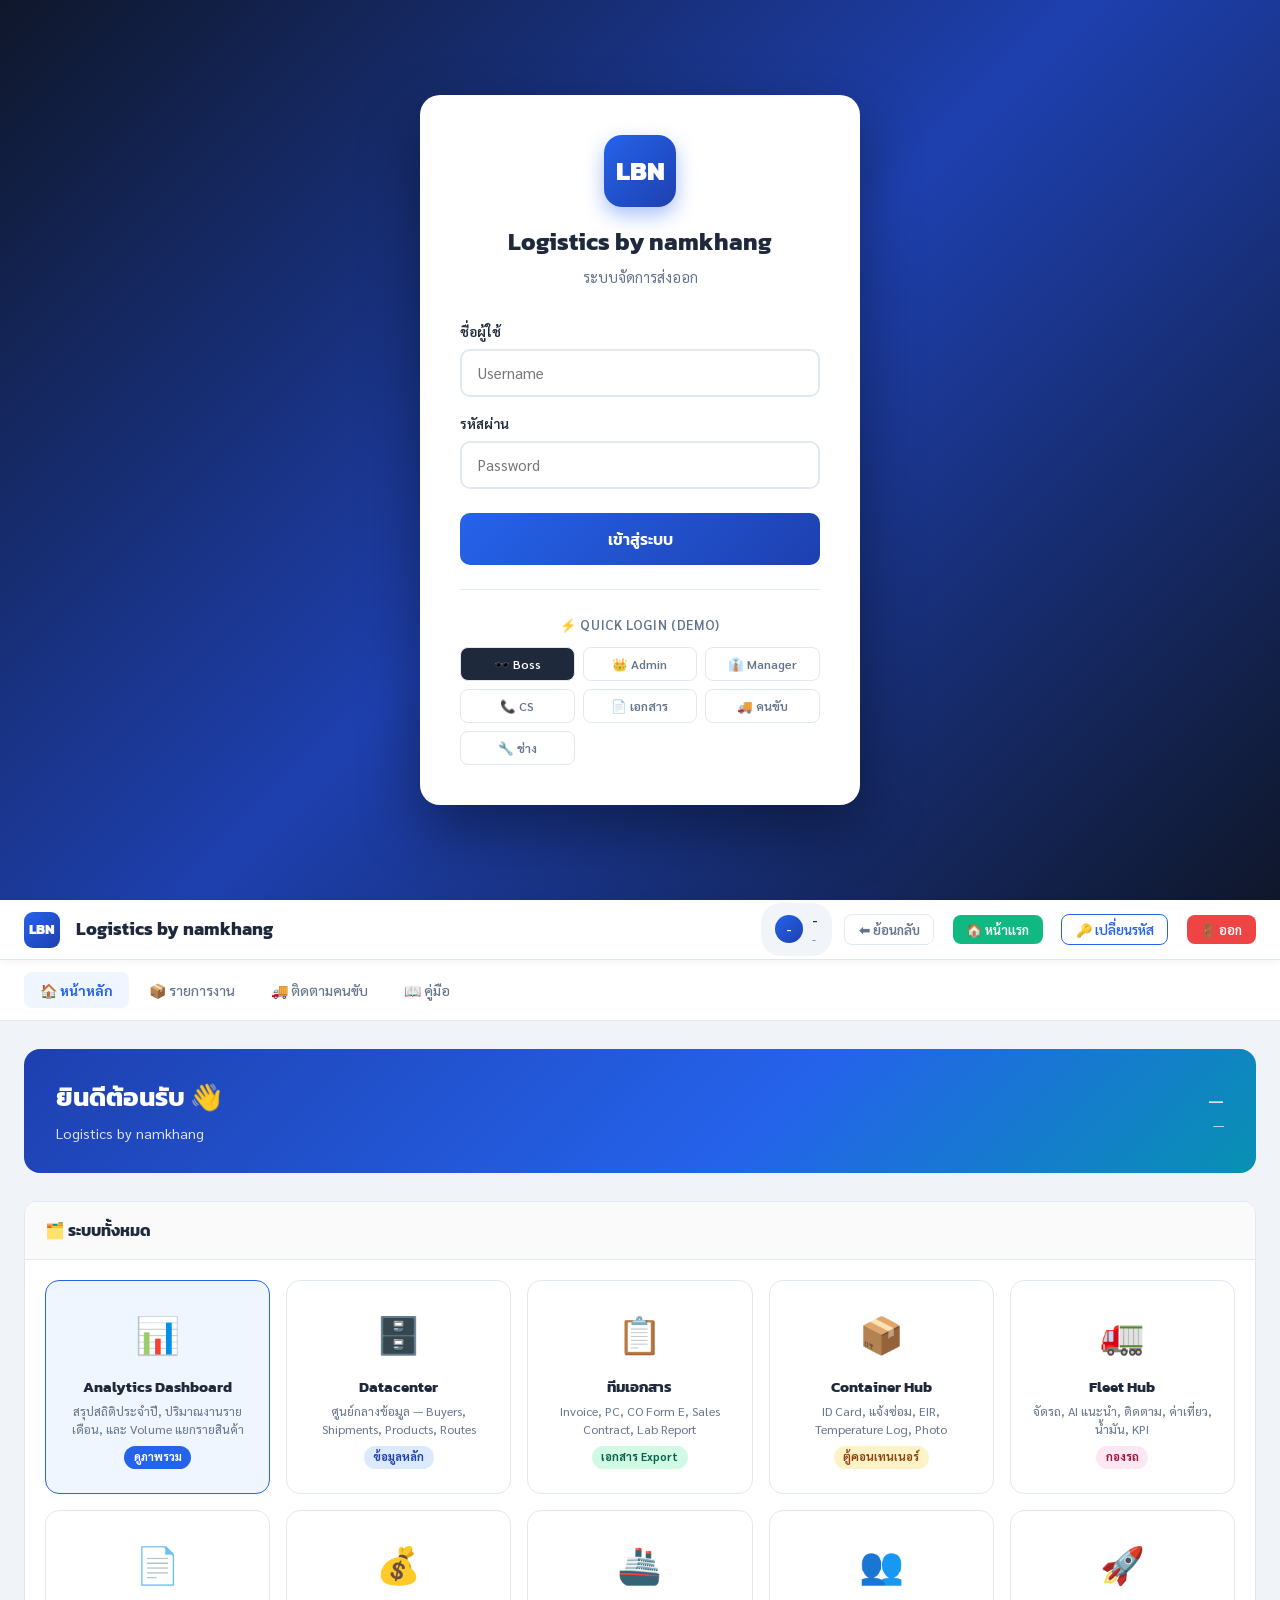
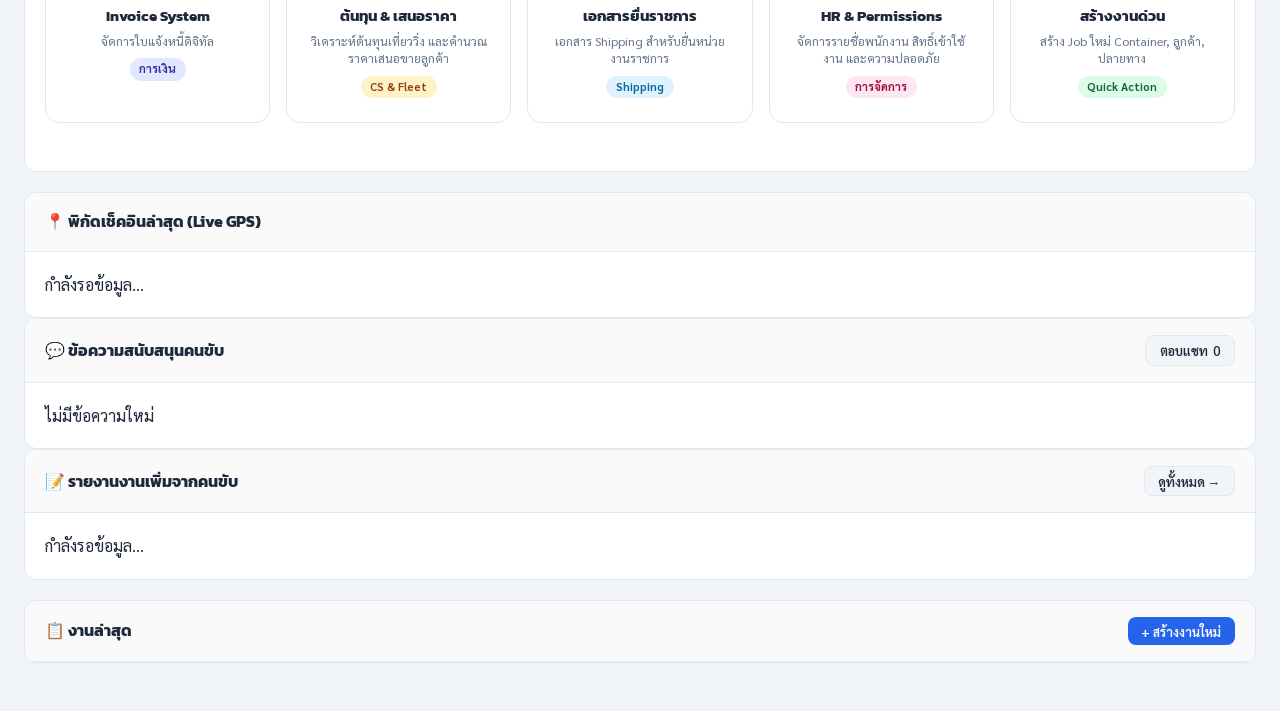
==== commit 1905bc2f: "อัพเดท" ====
--- a/index.html
+++ b/index.html
@@ -16,7 +16,7 @@
 
 /* ══ LOGIN ══ */
 #loginScreen{
-  display:flex;align-items:center;justify-content:center;
+  display:none;align-items:center;justify-content:center;
   min-height:100vh;background:linear-gradient(135deg,#0f172a 0%,#1e40af 50%,#0f172a 100%);
   padding:1rem;
 }
@@ -62,7 +62,7 @@
 }
 
 /* ══ APP ══ */
-#app{display:none;flex-direction:column;min-height:100vh}
+#app{display:flex;flex-direction:column;min-height:100vh}
 
 /* TOPBAR */
 .topbar{
@@ -344,8 +344,9 @@
         </div>
       </div>
       <button class="btn-logout" style="margin-right:0.4rem;" onclick="window.history.back()">⬅ ย้อนกลับ</button>
+      <button class="btn-logout" style="background: var(--success); color: white; border: none; margin-right: 0.4rem;" onclick="location.href='index.html'">🏠 หน้าแรก</button>
       <button class="btn-logout" style="border-color:var(--primary);color:var(--primary);margin-right:0.4rem;" onclick="openChangePasswordModal()">🔑 เปลี่ยนรหัส</button>
-      <button class="btn-logout" onclick="doLogout()">🚪 ออก</button>
+      <button class="btn-logout" style="background: var(--danger); color: white; border: none;" onclick="doLogout()">🚪 ออก</button>
     </div>
   </div>
 
@@ -367,7 +368,7 @@
       <div class="dash-hero">
         <div>
           <h2>ยินดีต้อนรับ 👋</h2>
-          <p id="heroSub">MCK International Trading Co., Ltd.</p>
+          <p id="heroSub">Logistics by namkhang</p>
         </div>
         <div class="dash-hero-date">
           <strong id="heroDate">—</strong>
@@ -422,6 +423,12 @@
               <div class="module-desc">วิเคราะห์ต้นทุนเที่ยววิ่ง และคำนวณราคาเสนอขายลูกค้า</div>
               <span class="module-badge" style="background:#fef3c7;color:#92400e">CS & Fleet</span>
             </a>
+            <a id="mod-shipping" class="module-card" href="shipping-gov.html">
+              <span class="module-icon">🚢</span>
+              <div class="module-title">เอกสารยื่นราชการ</div>
+              <div class="module-desc">เอกสาร Shipping สำหรับยื่นหน่วยงานราชการ</div>
+              <span class="module-badge" style="background:#e0f2fe;color:#0369a1">Shipping</span>
+            </a>
             <a id="mod-hr" class="module-card" href="hr-management.html">
               <span class="module-icon">👥</span>
               <div class="module-title">HR & Permissions</div>
@@ -908,30 +915,31 @@
   </div>
 </div>
 
+<script src="auth.js"></script>
 <script>
 // ══ USERS ══
-const USERS = {
-  boss:    {pass:'boss123', name:'บอสใหญ่ใจดี',     role:'Boss',initials:'BS'},
-  admin:   {pass:'admin123',name:'Administrator',role:'Admin',initials:'AD'},
-  manager: {pass:'mgr123',  name:'ผู้จัดการ',     role:'Manager',initials:'MG'},
-  cs:      {pass:'cs123',   name:'CS Team',       role:'ประสานงาน',initials:'CS'},
-  doc:     {pass:'doc123',  name:'ฝ่ายเอกสาร',    role:'เอกสาร',initials:'DC'},
-  driver:  {pass:'driver123',name:'คนขับรถ',       role:'Driver',initials:'DR'},
-  tech:    {pass:'tech123', name:'ช่างเทคนิค',     role:'ช่าง',initials:'TC'},
-  dispatch:{pass:'disp123', name:'คนจัดรถ',        role:'Dispatch',initials:'DP'},
-  finance: {pass:'fin123',  name:'ฝ่ายการเงิน',    role:'Finance',initials:'FN'},
+const USERS_FALLBACK = {
+  boss:    {password:'boss123',  name:'บอสใหญ่ใจดี',     role:'Boss',initials:'BS'},
+  admin:   {password:'admin123',name:'Administrator',role:'Admin',initials:'AD'},
+  manager: {password:'mgr123',  name:'ผู้จัดการ',     role:'Manager',initials:'MG'},
+  cs:      {password:'cs123',   name:'CS Team',       role:'ประสานงาน',initials:'CS'},
+  doc:     {password:'doc123',  name:'ฝ่ายเอกสาร',    role:'เอกสาร',initials:'DC'},
+  driver:  {password:'driver123',name:'คนขับรถ',       role:'Driver',initials:'DR'},
+  tech:    {password:'tech123', name:'ช่างเทคนิค',     role:'ช่าง',initials:'TC'},
+  dispatch:{password:'disp123', name:'คนจัดรถ',        role:'Dispatch',initials:'DP'},
+  finance: {password:'fin123',  name:'ฝ่ายการเงิน',    role:'Finance',initials:'FN'},
 };
 
 const ROLE_PERMS = {
   'Boss':        ['all'],
   'Admin':       ['all'],
   'Manager':     ['all'],
-  'ประสานงาน':  ['nav-jobs', 'nav-dashboard', 'nav-manual', 'mod-quickjob', 'mod-datacenter', 'mod-container'],
-  'เอกสาร':     ['nav-jobs', 'nav-dashboard', 'nav-manual', 'mod-document', 'mod-datacenter'],
+  'ประสานงาน':    ['nav-jobs', 'nav-dashboard', 'nav-manual', 'mod-quickjob', 'mod-datacenter', 'mod-container', 'mod-quotation'],
+  'เอกสาร':      ['nav-jobs', 'nav-dashboard', 'nav-manual', 'mod-document', 'mod-datacenter'],
   'Driver':      ['nav-driver'],
   'ช่าง':        ['nav-dashboard', 'nav-manual', 'mod-fleet', 'mod-container'],
-  'Dispatch':    ['nav-jobs', 'nav-dashboard', 'nav-manual', 'mod-fleet', 'mod-container', 'mod-quickjob'],
-  'Finance':     ['nav-jobs', 'nav-dashboard', 'nav-manual', 'mod-invoice', 'mod-quotation', 'mod-fleet'],
+  'Dispatch':    ['nav-jobs', 'nav-dashboard', 'nav-manual', 'mod-fleet', 'mod-container', 'mod-quickjob', 'mod-quotation'],
+  'Finance':     ['nav-jobs', 'nav-dashboard', 'nav-manual', 'mod-invoice', 'mod-quotation', 'mod-fleet', 'mod-hr'],
 };
 
 // ══ MASTER DATA ══
@@ -963,60 +971,28 @@
 function doLogin(u, p) {
   const uVal = u || document.getElementById('username').value.trim();
   const pVal = p || document.getElementById('password').value;
-  
-  // ดึงข้อมูล User จาก Central Storage (ที่ HR จัดการ)
-  let savedUsers = JSON.parse(localStorage.getItem('mck_users'));
-  
-  // ถ้ายังไม่มีข้อมูลในเครื่อง (ครั้งแรก) ให้ Seed ข้อมูลจาก USERS object
-  if (!savedUsers) {
-    localStorage.setItem('mck_users', JSON.stringify({
-      boss:     {password:'boss123',   name:'บอสใหญ่ใจดี',     role:'Boss', status:'active'},
-      admin:    {password:'admin123',  name:'ผู้ดูแลระบบ',      role:'Admin', status:'active'},
-      manager:  {password:'mgr123',    name:'ผู้จัดการ สมชาย',   role:'Manager', status:'active'},
-      cs:       {password:'cs123',     name:'ทีมประสานงาน',     role:'ประสานงาน', status:'active'},
-      coord:    {password:'coord123',  name:'ทีมประสานงาน',     role:'ประสานงาน', status:'active'},
-      doc:      {password:'doc123',    name:'ฝ่ายเอกสาร',      role:'เอกสาร', status:'active'},
-      driver:   {password:'driver123', name:'นายประสิทธ์พร',    role:'Driver', status:'active'},
-      tech:     {password:'tech123',   name:'ช่างเทคนิค',       role:'ช่าง', status:'active'},
-      dispatch: {password:'disp123',   name:'ทีมจัดรถ',        role:'Dispatch', status:'active'},
-      finance:  {password:'fin123',    name:'ฝ่ายการเงิน',      role:'Finance', status:'active'}
-    }));
-    savedUsers = JSON.parse(localStorage.getItem('mck_users'));
-  }
-
-  const user = savedUsers[uVal];
-  const userPass = user ? user.password : null;
-
-  if (!user || userPass !== pVal) {
+
+  const result = MCK_Auth.login(uVal, pVal);
+  if (!result.ok) {
     const err = document.getElementById('loginError');
+    err.textContent = result.msg;
     err.style.display = 'block';
-    setTimeout(() => err.style.display = 'none', 3000);
+    setTimeout(() => err.style.display = 'none', 3500);
     return;
   }
 
-  // ตรวจสอบสถานะ Suspend
-  if (user.status === 'suspended') {
-    alert('🚨 บัญชีของคุณถูกระงับการใช้งานชั่วคราว\nกรุณาติดต่อฝ่ายบริหารหรือ HR');
+  currentUser = result.user;
+
+  if (currentUser.role === 'Driver') {
+    window.location.href = 'driver-portal.html';
     return;
   }
 
-  // บันทึก Audit Log เมื่อ Login สำเร็จ
-  addAuditLog(user.name, 'Login', 'เข้าสู่ระบบสำเร็จ (Portal)');
-
-  currentUser = {username: uVal, ...user};
-  currentUser.password = userPass; // เก็บไว้ใช้ยืนยันรหัสชั้นที่ 2
-  // ตรวจสอบ initials กรณีดึงจาก storage
-  if (!currentUser.initials) currentUser.initials = user.name.charAt(0).toUpperCase();
-  
-  sessionStorage.setItem('mck_user', JSON.stringify(currentUser));
   showApp();
 }
 
 function doLogout() {
-  sessionStorage.removeItem('mck_user');
-  currentUser = null;
-  document.getElementById('app').style.display = 'none';
-  document.getElementById('loginScreen').style.display = 'flex';
+  MCK_Auth.logout();
 }
 
 // show driver tab only for driver (demo: ถ้าสลับ role แล้วอยากให้เห็นเฉพาะคนขับจริงค่อยคุมเพิ่ม)
@@ -1031,28 +1007,34 @@
   loadStats();
   
   const userPerms = ROLE_PERMS[currentUser.role] || [];
-
-  // Apply Role-based Permissions for Driver
-  const isDriver = currentUser.role === 'Driver';
-  
-  // Redirect Driver to separated system
-  if (isDriver && !window.location.pathname.includes('driver-portal')) {
-    window.location.href = 'driver-portal.html';
-    return;
-  }
+  // Page-level perms from MCK_Auth (managed by HR)
+  const pagePerms = MCK_Auth.getPerms()[currentUser.role] || [];
+  const hasAll = userPerms.includes('all') || pagePerms.indexOf('all') !== -1;
 
   // ══ DYNAMIC UI FILTERING ══
-  const allProtectedElements = [
-    'mod-dashboard', 'mod-datacenter', 'mod-document', 'mod-container',
-    'mod-fleet', 'mod-invoice', 'mod-quotation', 'mod-hr', 'mod-quickjob',
-    'nav-jobs', 'nav-driver', 'nav-dashboard', 'nav-manual'
-  ];
-
-  if (!userPerms.includes('all')) {
-    allProtectedElements.forEach(id => {
+  const navProtected = ['nav-jobs', 'nav-driver', 'nav-dashboard', 'nav-manual'];
+  const modToPage = {
+    'mod-dashboard':  'dashboard',  'mod-datacenter': 'datacenter',
+    'mod-document':   'document',   'mod-container':  'container',
+    'mod-fleet':      'fleet',      'mod-invoice':    'invoice',
+    'mod-quotation':  'quotation',  'mod-shipping':   'shipping',
+    'mod-hr':         'hr',
+  };
+
+  if (!hasAll) {
+    // Nav tabs — use ROLE_PERMS
+    navProtected.forEach(id => {
       const el = document.getElementById(id);
       if (el && !userPerms.includes(id)) el.style.display = 'none';
     });
+    // Module cards — use MCK_Auth page perms
+    Object.entries(modToPage).forEach(([modId, pageKey]) => {
+      const el = document.getElementById(modId);
+      if (el && pagePerms.indexOf(pageKey) === -1) el.style.display = 'none';
+    });
+    // quickjob: show if nav-jobs or quickjob in perms
+    const qj = document.getElementById('mod-quickjob');
+    if (qj && !userPerms.includes('mod-quickjob') && !userPerms.includes('all')) qj.style.display = 'none';
     // ซ่อน monitoring sections ที่เป็น office-only
     document.getElementById('driver-monitor-row').style.display = 'none';
     document.getElementById('additional-work-monitor-row').style.display = 'none';
@@ -1583,6 +1565,28 @@
     document.querySelectorAll('.ac-list').forEach(l => l.classList.remove('open'));
 });
 
+// ══ CHANGE PASSWORD ══
+function doChangePassword() {
+  const oldPass = document.getElementById('chg-old-pass').value;
+  const newPass = document.getElementById('chg-new-pass').value;
+  const confirm = document.getElementById('chg-confirm-pass').value;
+  if (!oldPass || !newPass) return alert('กรุณากรอกรหัสผ่านให้ครบ');
+  if (newPass !== confirm) return alert('รหัสผ่านใหม่ไม่ตรงกัน');
+  if (String(currentUser.password) !== String(oldPass)) return alert('รหัสผ่านเดิมไม่ถูกต้อง');
+
+  const users = MCK_Auth.getUsers();
+  if (users[currentUser.username]) {
+    users[currentUser.username].password = newPass;
+    localStorage.setItem('mck_users', JSON.stringify(users));
+    const newSession = Object.assign({}, currentUser, { password: newPass });
+    localStorage.setItem('mck_session', JSON.stringify(newSession));
+    sessionStorage.setItem('mck_user', JSON.stringify(newSession));
+    currentUser = newSession;
+    closeModal('modalChangePassword');
+    alert('✅ เปลี่ยนรหัสผ่านเรียบร้อยแล้ว');
+  }
+}
+
 // ══ MODAL ══
 function openModal(id)  { document.getElementById(id).classList.add('open') }
 function closeModal(id) { document.getElementById(id).classList.remove('open') }
@@ -1592,10 +1596,17 @@
 
 // ══ INIT ══
 (function init() {
-  const saved = sessionStorage.getItem('mck_user');
-  if (saved) {
-    currentUser = JSON.parse(saved);
+  const session = MCK_Auth.getUser();
+  if (session) {
+    currentUser = session;
+    sessionStorage.setItem('mck_user', JSON.stringify(session)); // backward compat
+    if (currentUser.role === 'Driver') {
+      window.location.href = 'driver-portal.html';
+      return;
+    }
     showApp();
+  } else {
+    document.getElementById('loginScreen').style.display = 'flex';
   }
 })();
 </script>
